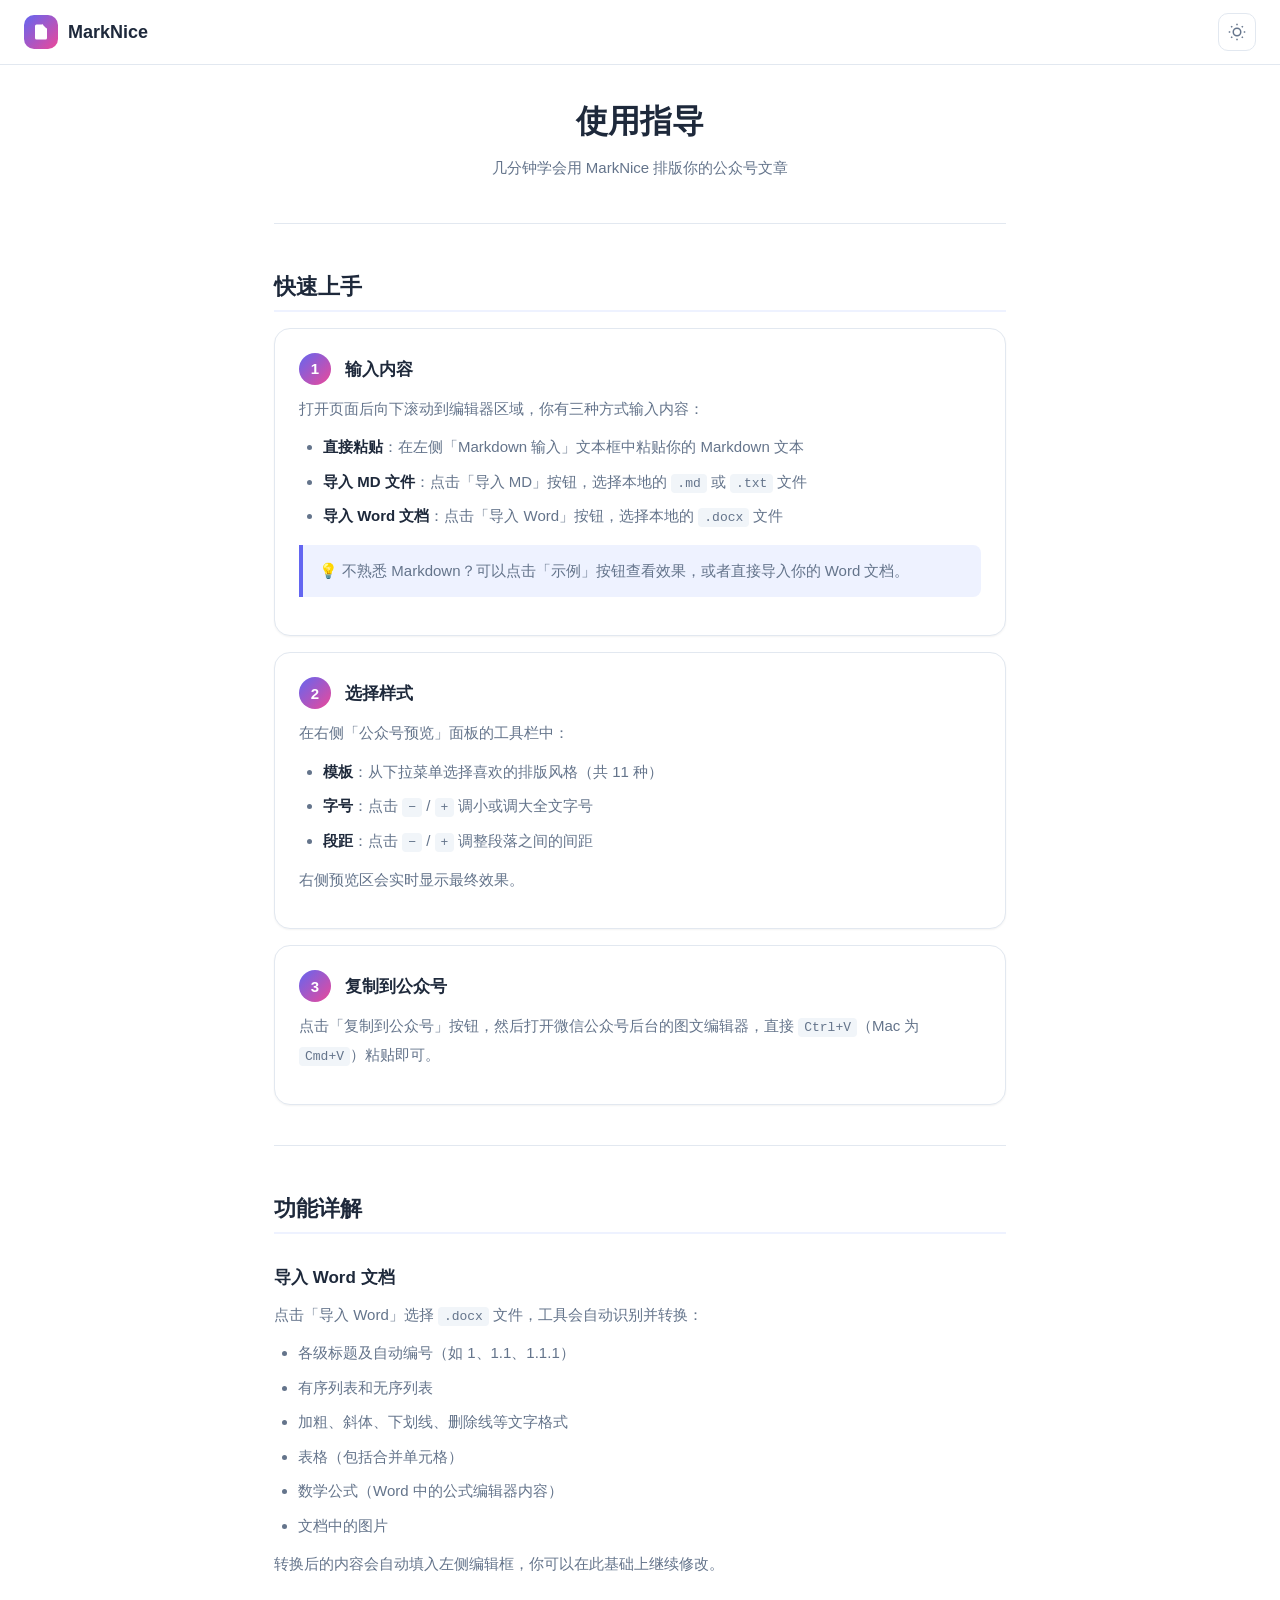
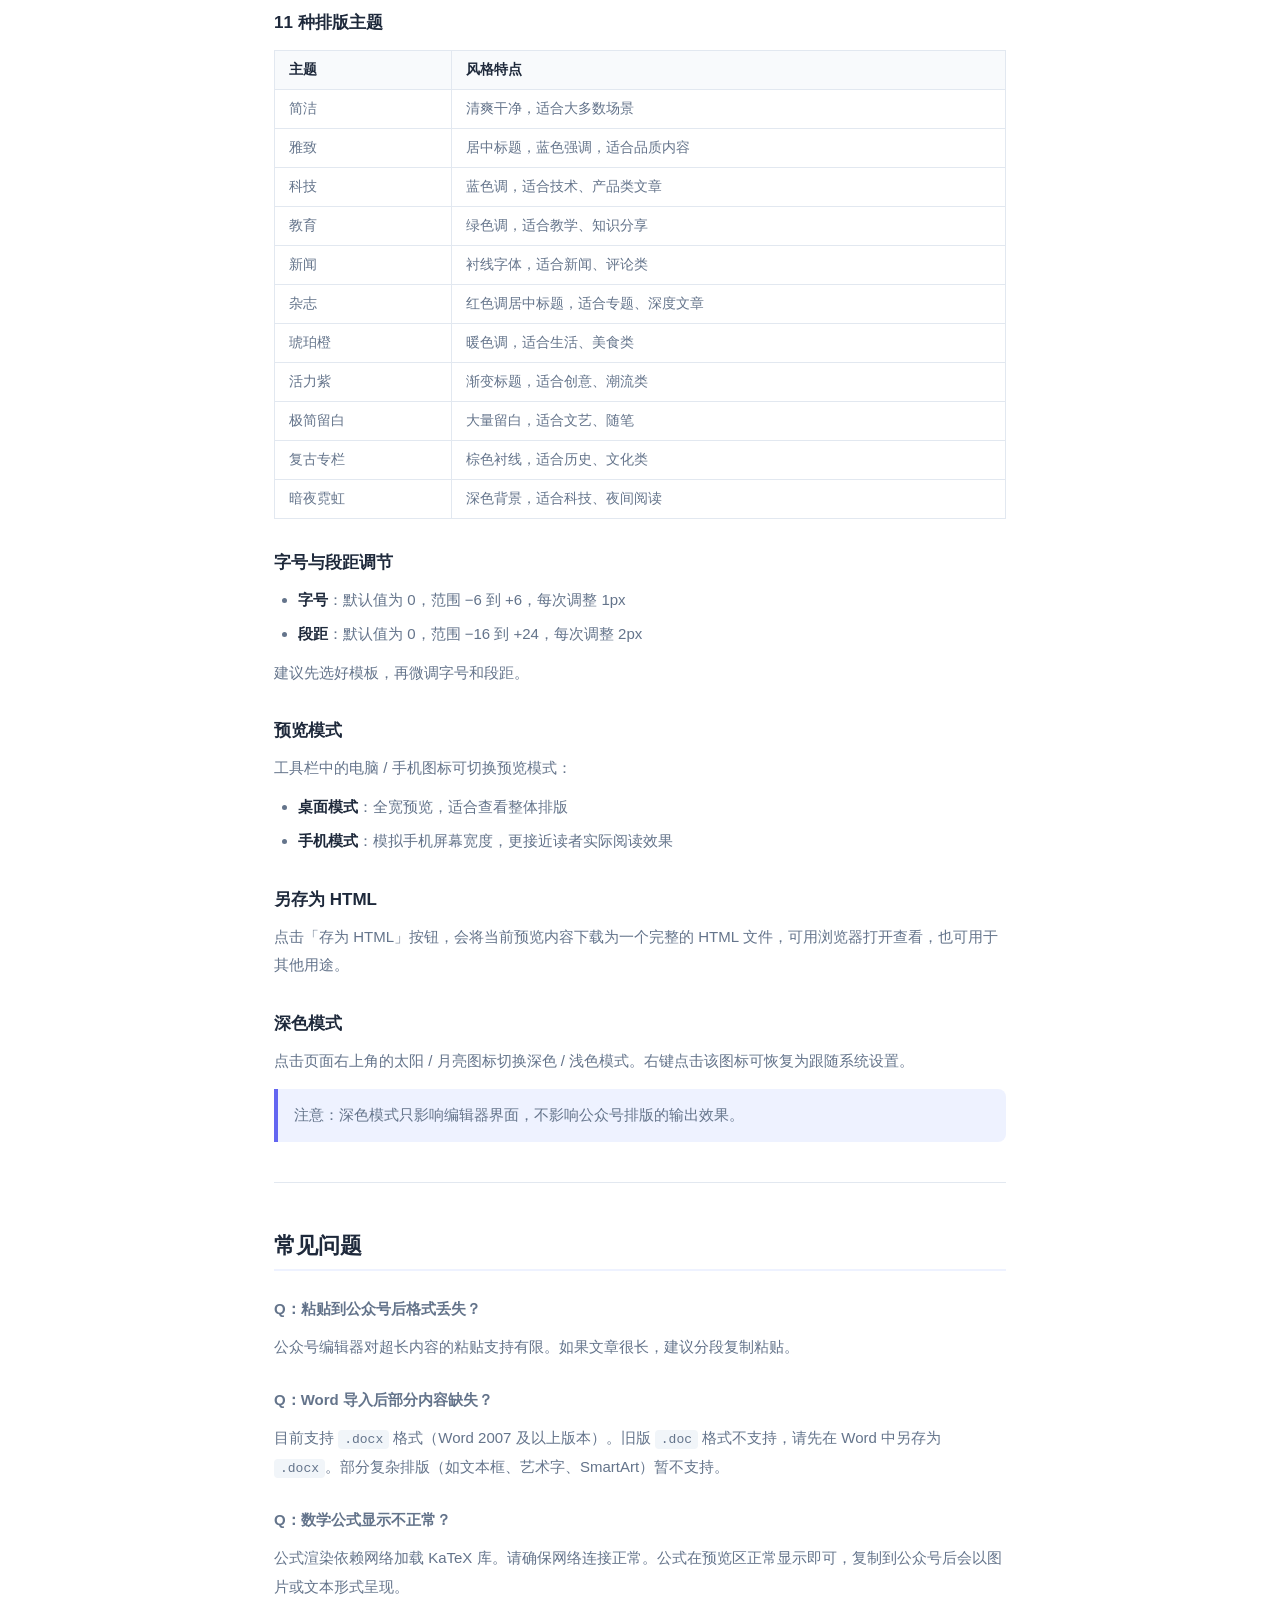
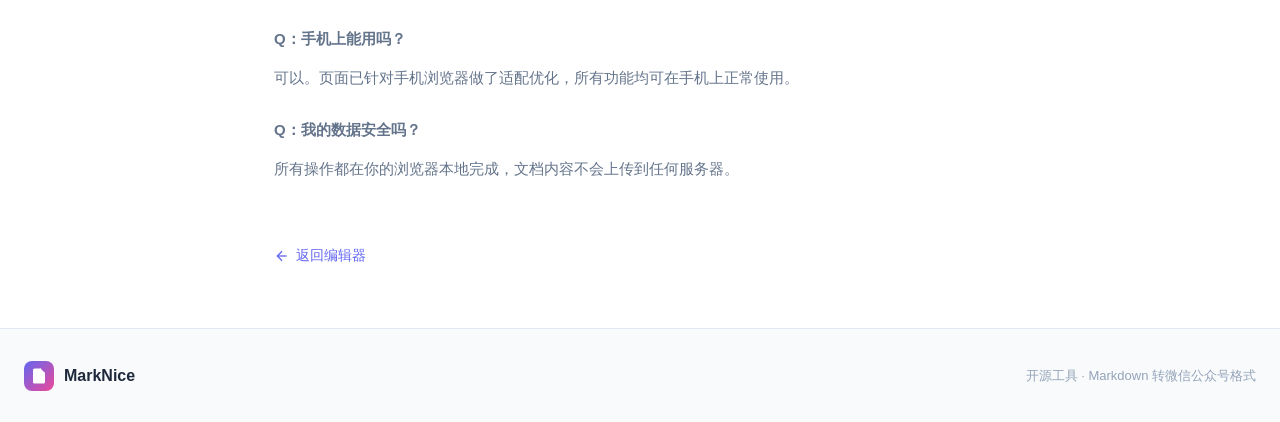
==== guide.html @ 0850f3aa "Add guide pages and update README and index" ====
<!doctype html>
<html lang="zh-CN">
<head>
  <meta charset="UTF-8" />
  <meta name="viewport" content="width=device-width, initial-scale=1.0" />
  <title>使用指导 | MarkNice</title>
  <link rel="stylesheet" href="./src/styles.css" />
  <style>
    .guide-section {
      padding: 100px 0 60px;
      background: var(--bg);
    }
    .guide-content {
      max-width: 780px;
      margin: 0 auto;
      padding: 0 24px;
    }
    .guide-content h1 {
      font-size: 32px;
      font-weight: 800;
      color: var(--text);
      margin-bottom: 8px;
      text-align: center;
    }
    .guide-subtitle {
      text-align: center;
      color: var(--text-secondary);
      font-size: 15px;
      margin-bottom: 40px;
    }
    .guide-content h2 {
      font-size: 22px;
      font-weight: 700;
      color: var(--text);
      margin: 48px 0 16px;
      padding-bottom: 8px;
      border-bottom: 2px solid var(--accent-light);
    }
    .guide-content h3 {
      font-size: 17px;
      font-weight: 700;
      color: var(--text);
      margin: 32px 0 12px;
    }
    .guide-content p {
      font-size: 15px;
      line-height: 1.9;
      color: var(--text-secondary);
      margin: 10px 0;
    }
    .guide-content ul, .guide-content ol {
      padding-left: 24px;
      margin: 10px 0;
    }
    .guide-content li {
      font-size: 15px;
      line-height: 1.9;
      color: var(--text-secondary);
      margin: 6px 0;
    }
    .guide-content strong {
      color: var(--text);
      font-weight: 600;
    }
    .guide-content code {
      background: var(--bg-muted);
      padding: 2px 6px;
      border-radius: 4px;
      font-size: 13px;
      font-family: Menlo, Consolas, monospace;
    }
    .guide-content hr {
      border: none;
      border-top: 1px solid var(--card-border);
      margin: 40px 0;
    }
    .guide-content blockquote {
      margin: 14px 0;
      padding: 12px 16px;
      border-left: 4px solid var(--accent);
      background: var(--accent-light);
      border-radius: 0 8px 8px 0;
      color: var(--text-secondary);
      font-size: 14px;
      line-height: 1.8;
    }
    .guide-content blockquote p { margin: 0; }
    .guide-table {
      width: 100%;
      border-collapse: collapse;
      margin: 16px 0;
      font-size: 14px;
    }
    .guide-table th, .guide-table td {
      border: 1px solid var(--card-border);
      padding: 10px 14px;
      text-align: left;
    }
    .guide-table th {
      background: var(--bg-soft);
      font-weight: 600;
      color: var(--text);
    }
    .guide-table td {
      color: var(--text-secondary);
    }
    .step-card {
      background: var(--card);
      border: 1px solid var(--card-border);
      border-radius: var(--radius);
      padding: 24px;
      margin: 16px 0;
      box-shadow: var(--shadow-sm);
    }
    .step-num {
      display: inline-flex;
      align-items: center;
      justify-content: center;
      width: 32px;
      height: 32px;
      background: linear-gradient(135deg, var(--gradient-from), var(--gradient-to));
      color: #fff;
      font-size: 15px;
      font-weight: 700;
      border-radius: 50%;
      margin-right: 10px;
      vertical-align: middle;
    }
    .step-title {
      font-size: 17px;
      font-weight: 700;
      color: var(--text);
      vertical-align: middle;
    }
    .faq-item { margin: 24px 0; }
    .faq-q {
      font-size: 15px;
      font-weight: 700;
      color: var(--text);
      margin-bottom: 6px;
    }
    .faq-a {
      font-size: 14px;
      line-height: 1.85;
      color: var(--text-secondary);
    }
    .back-link {
      display: inline-flex;
      align-items: center;
      gap: 6px;
      color: var(--accent);
      text-decoration: none;
      font-size: 14px;
      font-weight: 500;
      margin-top: 40px;
      transition: opacity 0.2s;
    }
    .back-link:hover { opacity: 0.8; }
    @media (max-width: 768px) {
      .guide-section { padding: 80px 0 40px; }
      .guide-content h1 { font-size: 24px; }
      .guide-content h2 { font-size: 19px; margin-top: 36px; }
      .guide-content { padding: 0 16px; }
      .step-card { padding: 18px; }
    }
  </style>
</head>
<body>
  <!-- Navbar -->
  <nav id="navbar" class="navbar">
    <div class="nav-inner">
      <a href="./index.html" class="logo">
        <div class="logo-icon">
          <svg viewBox="0 0 24 24" width="18" height="18" fill="currentColor">
            <path d="M14 2H6a2 2 0 0 0-2 2v16a2 2 0 0 0 2 2h12a2 2 0 0 0 2-2V8l-6-6z"/>
            <polyline points="14 2 14 8 20 8" fill="none" stroke="currentColor" stroke-width="1.5"/>
          </svg>
        </div>
        <span class="logo-text">MarkNice</span>
      </a>
      <div class="nav-actions">
        <button id="modeToggleBtn" class="nav-btn" title="切换主题">
          <svg id="sunIcon" viewBox="0 0 24 24" width="18" height="18" fill="none" stroke="currentColor" stroke-width="2">
            <circle cx="12" cy="12" r="5"/><line x1="12" y1="1" x2="12" y2="3"/><line x1="12" y1="21" x2="12" y2="23"/><line x1="4.22" y1="4.22" x2="5.64" y2="5.64"/><line x1="18.36" y1="18.36" x2="19.78" y2="19.78"/><line x1="1" y1="12" x2="3" y2="12"/><line x1="21" y1="12" x2="23" y2="12"/><line x1="4.22" y1="19.78" x2="5.64" y2="18.36"/><line x1="18.36" y1="5.64" x2="19.78" y2="4.22"/>
          </svg>
          <svg id="moonIcon" viewBox="0 0 24 24" width="18" height="18" fill="none" stroke="currentColor" stroke-width="2" style="display:none">
            <path d="M21 12.79A9 9 0 1 1 11.21 3 7 7 0 0 0 21 12.79z"/>
          </svg>
        </button>
      </div>
    </div>
  </nav>

  <section class="guide-section">
    <div class="guide-content">
      <h1>使用指导</h1>
      <p class="guide-subtitle">几分钟学会用 MarkNice 排版你的公众号文章</p>

      <hr />

      <h2>快速上手</h2>

      <div class="step-card">
        <span class="step-num">1</span>
        <span class="step-title">输入内容</span>
        <p>打开页面后向下滚动到编辑器区域，你有三种方式输入内容：</p>
        <ul>
          <li><strong>直接粘贴</strong>：在左侧「Markdown 输入」文本框中粘贴你的 Markdown 文本</li>
          <li><strong>导入 MD 文件</strong>：点击「导入 MD」按钮，选择本地的 <code>.md</code> 或 <code>.txt</code> 文件</li>
          <li><strong>导入 Word 文档</strong>：点击「导入 Word」按钮，选择本地的 <code>.docx</code> 文件</li>
        </ul>
        <blockquote><p>💡 不熟悉 Markdown？可以点击「示例」按钮查看效果，或者直接导入你的 Word 文档。</p></blockquote>
      </div>

      <div class="step-card">
        <span class="step-num">2</span>
        <span class="step-title">选择样式</span>
        <p>在右侧「公众号预览」面板的工具栏中：</p>
        <ul>
          <li><strong>模板</strong>：从下拉菜单选择喜欢的排版风格（共 11 种）</li>
          <li><strong>字号</strong>：点击 <code>−</code> / <code>+</code> 调小或调大全文字号</li>
          <li><strong>段距</strong>：点击 <code>−</code> / <code>+</code> 调整段落之间的间距</li>
        </ul>
        <p>右侧预览区会实时显示最终效果。</p>
      </div>

      <div class="step-card">
        <span class="step-num">3</span>
        <span class="step-title">复制到公众号</span>
        <p>点击「复制到公众号」按钮，然后打开微信公众号后台的图文编辑器，直接 <code>Ctrl+V</code>（Mac 为 <code>Cmd+V</code>）粘贴即可。</p>
      </div>

      <hr />

      <h2>功能详解</h2>

      <h3>导入 Word 文档</h3>
      <p>点击「导入 Word」选择 <code>.docx</code> 文件，工具会自动识别并转换：</p>
      <ul>
        <li>各级标题及自动编号（如 1、1.1、1.1.1）</li>
        <li>有序列表和无序列表</li>
        <li>加粗、斜体、下划线、删除线等文字格式</li>
        <li>表格（包括合并单元格）</li>
        <li>数学公式（Word 中的公式编辑器内容）</li>
        <li>文档中的图片</li>
      </ul>
      <p>转换后的内容会自动填入左侧编辑框，你可以在此基础上继续修改。</p>

      <h3>11 种排版主题</h3>
      <table class="guide-table">
        <thead>
          <tr><th>主题</th><th>风格特点</th></tr>
        </thead>
        <tbody>
          <tr><td>简洁</td><td>清爽干净，适合大多数场景</td></tr>
          <tr><td>雅致</td><td>居中标题，蓝色强调，适合品质内容</td></tr>
          <tr><td>科技</td><td>蓝色调，适合技术、产品类文章</td></tr>
          <tr><td>教育</td><td>绿色调，适合教学、知识分享</td></tr>
          <tr><td>新闻</td><td>衬线字体，适合新闻、评论类</td></tr>
          <tr><td>杂志</td><td>红色调居中标题，适合专题、深度文章</td></tr>
          <tr><td>琥珀橙</td><td>暖色调，适合生活、美食类</td></tr>
          <tr><td>活力紫</td><td>渐变标题，适合创意、潮流类</td></tr>
          <tr><td>极简留白</td><td>大量留白，适合文艺、随笔</td></tr>
          <tr><td>复古专栏</td><td>棕色衬线，适合历史、文化类</td></tr>
          <tr><td>暗夜霓虹</td><td>深色背景，适合科技、夜间阅读</td></tr>
        </tbody>
      </table>

      <h3>字号与段距调节</h3>
      <ul>
        <li><strong>字号</strong>：默认值为 0，范围 −6 到 +6，每次调整 1px</li>
        <li><strong>段距</strong>：默认值为 0，范围 −16 到 +24，每次调整 2px</li>
      </ul>
      <p>建议先选好模板，再微调字号和段距。</p>

      <h3>预览模式</h3>
      <p>工具栏中的电脑 / 手机图标可切换预览模式：</p>
      <ul>
        <li><strong>桌面模式</strong>：全宽预览，适合查看整体排版</li>
        <li><strong>手机模式</strong>：模拟手机屏幕宽度，更接近读者实际阅读效果</li>
      </ul>

      <h3>另存为 HTML</h3>
      <p>点击「存为 HTML」按钮，会将当前预览内容下载为一个完整的 HTML 文件，可用浏览器打开查看，也可用于其他用途。</p>

      <h3>深色模式</h3>
      <p>点击页面右上角的太阳 / 月亮图标切换深色 / 浅色模式。右键点击该图标可恢复为跟随系统设置。</p>
      <blockquote><p>注意：深色模式只影响编辑器界面，不影响公众号排版的输出效果。</p></blockquote>

      <hr />

      <h2>常见问题</h2>

      <div class="faq-item">
        <p class="faq-q">Q：粘贴到公众号后格式丢失？</p>
        <p class="faq-a">公众号编辑器对超长内容的粘贴支持有限。如果文章很长，建议分段复制粘贴。</p>
      </div>

      <div class="faq-item">
        <p class="faq-q">Q：Word 导入后部分内容缺失？</p>
        <p class="faq-a">目前支持 <code>.docx</code> 格式（Word 2007 及以上版本）。旧版 <code>.doc</code> 格式不支持，请先在 Word 中另存为 <code>.docx</code>。部分复杂排版（如文本框、艺术字、SmartArt）暂不支持。</p>
      </div>

      <div class="faq-item">
        <p class="faq-q">Q：数学公式显示不正常？</p>
        <p class="faq-a">公式渲染依赖网络加载 KaTeX 库。请确保网络连接正常。公式在预览区正常显示即可，复制到公众号后会以图片或文本形式呈现。</p>
      </div>

      <div class="faq-item">
        <p class="faq-q">Q：手机上能用吗？</p>
        <p class="faq-a">可以。页面已针对手机浏览器做了适配优化，所有功能均可在手机上正常使用。</p>
      </div>

      <div class="faq-item">
        <p class="faq-q">Q：我的数据安全吗？</p>
        <p class="faq-a">所有操作都在你的浏览器本地完成，文档内容不会上传到任何服务器。</p>
      </div>

      <a href="./index.html" class="back-link">
        <svg viewBox="0 0 24 24" width="16" height="16" fill="none" stroke="currentColor" stroke-width="2"><line x1="19" y1="12" x2="5" y2="12"/><polyline points="12 19 5 12 12 5"/></svg>
        返回编辑器
      </a>
    </div>
  </section>

  <!-- Footer -->
  <footer class="footer">
    <div class="container">
      <div class="footer-inner">
        <div class="footer-logo">
          <div class="logo-icon">
            <svg viewBox="0 0 24 24" width="18" height="18" fill="currentColor">
              <path d="M14 2H6a2 2 0 0 0-2 2v16a2 2 0 0 0 2 2h12a2 2 0 0 0 2-2V8l-6-6z"/>
              <polyline points="14 2 14 8 20 8" fill="none" stroke="currentColor" stroke-width="1.5"/>
            </svg>
          </div>
          <span class="logo-text">MarkNice</span>
        </div>
        <p class="footer-copy">开源工具 · Markdown 转微信公众号格式</p>
      </div>
    </div>
  </footer>

  <script>
    // Dark mode toggle (same logic as main page)
    const modeToggleBtn = document.getElementById('modeToggleBtn');
    const sunIcon = document.getElementById('sunIcon');
    const moonIcon = document.getElementById('moonIcon');
    function systemMode() { return window.matchMedia('(prefers-color-scheme: dark)').matches ? 'dark' : 'light'; }
    function updateModeUi(mode) {
      document.body.setAttribute('data-mode', mode);
      sunIcon.style.display = mode === 'dark' ? 'none' : 'block';
      moonIcon.style.display = mode === 'dark' ? 'block' : 'none';
    }
    const savedMode = localStorage.getItem('ui-mode');
    if (savedMode) updateModeUi(savedMode); else updateModeUi(systemMode());
    window.matchMedia('(prefers-color-scheme: dark)').addEventListener('change', () => {
      if (!localStorage.getItem('ui-mode')) updateModeUi(systemMode());
    });
    modeToggleBtn.addEventListener('click', () => {
      const cur = document.body.getAttribute('data-mode') || systemMode();
      const next = cur === 'light' ? 'dark' : 'light';
      updateModeUi(next);
      localStorage.setItem('ui-mode', next);
    });
    modeToggleBtn.addEventListener('contextmenu', (e) => {
      e.preventDefault();
      localStorage.removeItem('ui-mode');
      updateModeUi(systemMode());
    });
    // Navbar scroll
    const navbar = document.getElementById('navbar');
    window.addEventListener('scroll', () => { navbar.classList.toggle('scrolled', window.scrollY > 10); });
  </script>
</body>
</html>
---- src/styles.css ----
/* ===== CSS Variables ===== */
:root {
  --bg: #ffffff;
  --bg-soft: #f8fafc;
  --bg-muted: #f1f5f9;
  --card: #ffffff;
  --card-border: #e2e8f0;
  --text: #1e293b;
  --text-secondary: #64748b;
  --text-muted: #94a3b8;
  --accent: #6366f1;
  --accent-hover: #4f46e5;
  --accent-light: #eef2ff;
  --gradient-from: #6366f1;
  --gradient-to: #ec4899;
  --input-bg: #ffffff;
  --input-border: #e2e8f0;
  --input-focus: #6366f1;
  --shadow-sm: 0 1px 2px rgba(0,0,0,0.05);
  --shadow-md: 0 4px 6px -1px rgba(0,0,0,0.07), 0 2px 4px -2px rgba(0,0,0,0.05);
  --shadow-lg: 0 10px 15px -3px rgba(0,0,0,0.08), 0 4px 6px -4px rgba(0,0,0,0.05);
  --shadow-xl: 0 20px 25px -5px rgba(0,0,0,0.08), 0 8px 10px -6px rgba(0,0,0,0.04);
  --radius: 16px;
  --radius-sm: 10px;
}

body[data-mode='dark'] {
  --bg: #0f172a;
  --bg-soft: #1e293b;
  --bg-muted: #334155;
  --card: #1e293b;
  --card-border: #334155;
  --text: #f1f5f9;
  --text-secondary: #94a3b8;
  --text-muted: #64748b;
  --accent: #818cf8;
  --accent-hover: #6366f1;
  --accent-light: rgba(99,102,241,0.15);
  --input-bg: #0f172a;
  --input-border: #334155;
  --input-focus: #818cf8;
  --shadow-sm: 0 1px 2px rgba(0,0,0,0.2);
  --shadow-md: 0 4px 6px -1px rgba(0,0,0,0.3);
  --shadow-lg: 0 10px 15px -3px rgba(0,0,0,0.3);
  --shadow-xl: 0 20px 25px -5px rgba(0,0,0,0.4);
}

/* ===== Reset & Base ===== */
*, *::before, *::after { box-sizing: border-box; margin: 0; padding: 0; }

html { scroll-behavior: smooth; }

body {
  font-family: 'Inter', -apple-system, BlinkMacSystemFont, 'Segoe UI', 'PingFang SC', 'Microsoft YaHei', sans-serif;
  color: var(--text);
  background: var(--bg);
  -webkit-font-smoothing: antialiased;
  -moz-osx-font-smoothing: grayscale;
  transition: background 0.3s ease, color 0.3s ease;
}

.container {
  max-width: 1280px;
  margin: 0 auto;
  padding: 0 24px;
}

/* ===== Gradient Utilities ===== */
.gradient-text {
  background: linear-gradient(135deg, var(--gradient-from), var(--gradient-to));
  -webkit-background-clip: text;
  -webkit-text-fill-color: transparent;
  background-clip: text;
}

/* ===== Grid Pattern ===== */
.grid-pattern {
  position: absolute;
  inset: 0;
  background-image:
    linear-gradient(rgba(99,102,241,0.04) 1px, transparent 1px),
    linear-gradient(90deg, rgba(99,102,241,0.04) 1px, transparent 1px);
  background-size: 40px 40px;
  pointer-events: none;
}

/* ===== Navbar ===== */
.navbar {
  position: fixed;
  top: 0;
  left: 0;
  right: 0;
  z-index: 100;
  background: var(--bg);
  border-bottom: 1px solid var(--card-border);
  transition: background 0.3s, box-shadow 0.3s, border-color 0.3s;
}

.navbar.scrolled {
  background: rgba(255,255,255,0.95);
  backdrop-filter: blur(12px);
  -webkit-backdrop-filter: blur(12px);
  box-shadow: var(--shadow-sm);
}

body[data-mode='dark'] .navbar.scrolled {
  background: rgba(15,23,42,0.95);
}

.nav-inner {
  max-width: 1280px;
  margin: 0 auto;
  padding: 0 24px;
  display: flex;
  align-items: center;
  justify-content: space-between;
  height: 64px;
}

.logo {
  display: flex;
  align-items: center;
  gap: 10px;
  text-decoration: none;
  color: var(--text);
}

.logo-icon {
  width: 34px;
  height: 34px;
  background: linear-gradient(135deg, var(--gradient-from), var(--gradient-to));
  border-radius: 10px;
  display: flex;
  align-items: center;
  justify-content: center;
  color: #fff;
}

.logo-text {
  font-size: 18px;
  font-weight: 700;
  color: var(--text);
}

.nav-actions { display: flex; align-items: center; gap: 8px; }

.nav-btn {
  width: 38px;
  height: 38px;
  border: 1px solid var(--card-border);
  border-radius: var(--radius-sm);
  background: var(--card);
  color: var(--text-secondary);
  display: flex;
  align-items: center;
  justify-content: center;
  cursor: pointer;
  transition: all 0.2s;
}

.nav-btn:hover {
  border-color: var(--accent);
  color: var(--accent);
}

/* ===== Hero Section ===== */
.hero-section {
  position: relative;
  overflow: hidden;
  padding: 140px 24px 80px;
  text-align: center;
  background: var(--bg);
}

.hero-glow {
  position: absolute;
  top: -120px;
  right: -80px;
  width: 500px;
  height: 500px;
  background: radial-gradient(circle, rgba(99,102,241,0.08), transparent 70%);
  pointer-events: none;
}

.hero-inner {
  position: relative;
  max-width: 720px;
  margin: 0 auto;
}

.hero-badge {
  display: inline-block;
  padding: 6px 18px;
  background: var(--accent-light);
  color: var(--accent);
  font-size: 13px;
  font-weight: 600;
  border-radius: 100px;
  margin-bottom: 24px;
}

.hero-title {
  font-size: 42px;
  font-weight: 800;
  line-height: 1.3;
  color: var(--text);
  margin-bottom: 20px;
  letter-spacing: -0.5px;
}

.hero-desc {
  font-size: 17px;
  line-height: 1.8;
  color: var(--text-secondary);
  max-width: 600px;
  margin: 0 auto 32px;
}

.hero-cta {
  display: inline-flex;
  align-items: center;
  gap: 8px;
  padding: 14px 32px;
  background: linear-gradient(135deg, var(--gradient-from), var(--gradient-to));
  color: #fff;
  font-size: 15px;
  font-weight: 600;
  border-radius: 100px;
  text-decoration: none;
  transition: all 0.3s;
  box-shadow: 0 4px 14px rgba(99,102,241,0.3);
}

.hero-cta:hover {
  transform: translateY(-2px);
  box-shadow: 0 8px 24px rgba(99,102,241,0.35);
  opacity: 0.92;
}

.hero-cta svg {
  transition: transform 0.3s;
}

.hero-cta:hover svg {
  transform: translateX(4px);
}

/* ===== Features Section ===== */
.features-section {
  padding: 64px 0;
  background: var(--bg-soft);
}

.features-grid {
  display: grid;
  grid-template-columns: repeat(4, 1fr);
  gap: 20px;
}

.feature-card {
  background: var(--card);
  border-radius: var(--radius);
  padding: 28px 24px;
  box-shadow: var(--shadow-sm);
  transition: all 0.3s;
}

.feature-card:hover {
  transform: translateY(-4px);
  box-shadow: var(--shadow-md);
}

.feature-icon {
  width: 48px;
  height: 48px;
  background: linear-gradient(135deg, var(--gradient-from), var(--gradient-to));
  border-radius: 12px;
  display: flex;
  align-items: center;
  justify-content: center;
  color: #fff;
  margin-bottom: 18px;
  transition: transform 0.3s;
}

.feature-card:hover .feature-icon {
  transform: scale(1.08);
}

.feature-card h3 {
  font-size: 16px;
  font-weight: 700;
  color: var(--text);
  margin-bottom: 6px;
}

.feature-card p {
  font-size: 13px;
  color: var(--text-secondary);
  line-height: 1.6;
}

/* ===== Section Header ===== */
.section-header {
  text-align: center;
  margin-bottom: 40px;
}

.section-badge {
  display: inline-block;
  padding: 6px 18px;
  background: var(--accent-light);
  color: var(--accent);
  font-size: 13px;
  font-weight: 600;
  border-radius: 100px;
  margin-bottom: 16px;
}

.section-title {
  font-size: 30px;
  font-weight: 800;
  color: var(--text);
}

/* ===== Editor Section ===== */
.editor-section {
  padding: 80px 0;
  background: var(--bg);
}

.editor-grid {
  display: grid;
  grid-template-columns: 1fr 1fr;
  gap: 20px;
}

.editor-panel {
  background: var(--card);
  border: 1px solid var(--card-border);
  border-radius: var(--radius);
  display: flex;
  flex-direction: column;
  box-shadow: var(--shadow-md);
  overflow: hidden;
  min-height: 560px;
}

.panel-header {
  display: flex;
  align-items: center;
  gap: 8px;
  padding: 14px 18px;
  background: var(--bg-soft);
  border-bottom: 1px solid var(--card-border);
}

.panel-dot {
  width: 12px;
  height: 12px;
  border-radius: 50%;
}

.panel-dot.red { background: #ef4444; }
.panel-dot.yellow { background: #f59e0b; }
.panel-dot.green { background: #22c55e; }

.panel-title {
  font-size: 13px;
  font-weight: 600;
  color: var(--text-secondary);
  margin-left: 6px;
}

.panel-toolbar {
  display: flex;
  align-items: center;
  gap: 8px;
  padding: 12px 18px;
  flex-wrap: wrap;
  border-bottom: 1px solid var(--card-border);
}

.toolbar-label {
  font-size: 12px;
  color: var(--text-muted);
  font-weight: 500;
}

.toolbar-select {
  padding: 6px 4px;
  border: 1px solid var(--input-border);
  border-radius: 8px;
  background: var(--input-bg);
  color: var(--text);
  font-size: 12px;
  outline: none;
  cursor: pointer;
  transition: border-color 0.2s;
  max-width: 80px;
}

.toolbar-select:hover,
.toolbar-select:focus {
  border-color: var(--accent);
}

.toolbar-btn {
  padding: 6px 14px;
  border: 1px solid var(--input-border);
  border-radius: 8px;
  background: var(--input-bg);
  color: var(--text);
  font-size: 12px;
  font-weight: 500;
  cursor: pointer;
  transition: all 0.2s;
}

.toolbar-btn:hover {
  border-color: var(--accent);
  color: var(--accent);
}

.file-upload-btn {
  display: inline-flex;
  align-items: center;
  gap: 6px;
  padding: 6px 14px;
  border: 1px solid var(--input-border);
  border-radius: 8px;
  background: var(--input-bg);
  color: var(--text);
  font-size: 12px;
  font-weight: 500;
  cursor: pointer;
  transition: all 0.2s;
}

.file-upload-btn:hover {
  border-color: var(--accent);
  color: var(--accent);
}

.copy-btn {
  display: inline-flex;
  align-items: center;
  gap: 6px;
  padding: 6px 16px;
  background: linear-gradient(135deg, var(--gradient-from), var(--gradient-to));
  color: #fff;
  border: none;
  border-radius: 8px;
  font-size: 12px;
  font-weight: 600;
  cursor: pointer;
  transition: all 0.2s;
  white-space: nowrap;
}

.copy-btn:hover {
  opacity: 0.9;
  transform: translateY(-1px);
}

.status-text {
  margin-left: auto;
  font-size: 12px;
  color: #22c55e;
  font-weight: 500;
}

/* ===== Font Size Control ===== */
.font-size-ctrl {
  display: inline-flex;
  align-items: center;
  border: 1px solid var(--input-border);
  border-radius: 8px;
  overflow: hidden;
}

.font-size-btn {
  width: 28px;
  height: 28px;
  border: none;
  background: var(--input-bg);
  color: var(--text);
  font-size: 15px;
  font-weight: 600;
  cursor: pointer;
  display: flex;
  align-items: center;
  justify-content: center;
  transition: all 0.15s;
  line-height: 1;
}

.font-size-btn:hover {
  background: var(--accent);
  color: #fff;
}

.font-size-label {
  width: 28px;
  text-align: center;
  font-size: 12px;
  font-weight: 600;
  color: var(--text);
  border-left: 1px solid var(--input-border);
  border-right: 1px solid var(--input-border);
  line-height: 28px;
}

/* ===== Textarea & Preview ===== */
textarea {
  width: 100%;
  flex: 1;
  min-height: 460px;
  resize: vertical;
  background: var(--input-bg);
  color: var(--text);
  border: none;
  padding: 18px;
  font-size: 14px;
  line-height: 1.75;
  font-family: 'SF Mono', 'Fira Code', Menlo, Consolas, monospace;
  outline: none;
}

textarea::placeholder {
  color: var(--text-muted);
}

.help-text {
  padding: 10px 18px;
  font-size: 12px;
  color: var(--text-muted);
  border-top: 1px solid var(--card-border);
}

/* ===== Preview Mode Toggle ===== */
.preview-mode-toggle {
  display: inline-flex;
  border: 1px solid var(--input-border);
  border-radius: 8px;
  overflow: hidden;
}

.mode-btn {
  width: 32px;
  height: 30px;
  border: none;
  background: var(--input-bg);
  color: var(--text-muted);
  display: flex;
  align-items: center;
  justify-content: center;
  cursor: pointer;
  transition: all 0.2s;
}

.mode-btn + .mode-btn {
  border-left: 1px solid var(--input-border);
}

.mode-btn:hover {
  color: var(--accent);
}

.mode-btn.active {
  background: var(--accent);
  color: #fff;
}

/* ===== Preview Container ===== */
.preview-container {
  flex: 1;
  display: flex;
  justify-content: center;
  overflow: auto;
  background: var(--bg-soft);
  transition: all 0.3s ease;
  position: relative;
}

/* Desktop mode: preview-area fills the container */
.preview-container:not(.phone-mode) .preview-area {
  flex: 1;
  min-height: 460px;
  overflow: auto;
  background: #fff;
  color: #222;
  padding: 24px;
}

/* Phone mode */
.preview-container.phone-mode {
  padding: 32px 16px;
  align-items: flex-start;
  background: var(--bg-muted);
}

.preview-container.phone-mode .preview-area {
  flex: none;
  width: 375px;
  min-height: 600px;
  max-height: 720px;
  border-radius: 40px;
  border: 6px solid #1e293b;
  box-shadow:
    0 0 0 2px #0f172a,
    0 20px 60px rgba(0,0,0,0.18);
  padding: 48px 18px 36px;
  position: relative;
  overflow-y: auto;
  overflow-x: hidden;
  background: #fff;
  color: #222;
}

body[data-mode='dark'] .preview-container.phone-mode .preview-area {
  border-color: #64748b;
  box-shadow:
    0 0 0 2px #475569,
    0 20px 60px rgba(0,0,0,0.5);
}

/* Phone notch (dynamic island style) */
.preview-container.phone-mode .preview-area::before {
  content: '';
  position: absolute;
  top: 12px;
  left: 50%;
  transform: translateX(-50%);
  width: 90px;
  height: 24px;
  background: #1e293b;
  border-radius: 14px;
  z-index: 10;
}

body[data-mode='dark'] .preview-container.phone-mode .preview-area::before {
  background: #64748b;
}

/* ===== Footer ===== */
.footer {
  background: var(--bg-soft);
  border-top: 1px solid var(--card-border);
  padding: 32px 0;
}

.footer-inner {
  display: flex;
  align-items: center;
  justify-content: space-between;
}

.footer-logo {
  display: flex;
  align-items: center;
  gap: 10px;
}

.footer-logo .logo-icon {
  width: 30px;
  height: 30px;
  border-radius: 8px;
}

.footer-logo .logo-text {
  font-size: 16px;
}

.footer-copy {
  font-size: 13px;
  color: var(--text-muted);
}

/* ===== Scrollbar ===== */
::-webkit-scrollbar { width: 8px; height: 8px; }
::-webkit-scrollbar-track { background: var(--bg-soft); }
::-webkit-scrollbar-thumb { background: var(--text-muted); border-radius: 4px; }
::-webkit-scrollbar-thumb:hover { background: var(--text-secondary); }

/* ===== Responsive ===== */
@media (max-width: 1024px) {
  .features-grid {
    grid-template-columns: repeat(2, 1fr);
  }
}

@media (max-width: 768px) {
  .hero-title {
    font-size: 28px;
  }

  .hero-desc {
    font-size: 15px;
  }

  .hero-section {
    padding: 120px 20px 60px;
  }

  .features-grid {
    grid-template-columns: 1fr;
  }

  .editor-grid {
    grid-template-columns: 1fr;
  }

  .editor-panel {
    min-height: auto;
  }

  textarea {
    min-height: 260px;
  }

  .footer-inner {
    flex-direction: column;
    gap: 12px;
    text-align: center;
  }

  .panel-toolbar {
    gap: 6px;
    padding: 10px 12px;
  }

  .copy-btn {
    margin-left: 0;
    width: 100%;
    justify-content: center;
    margin-top: 4px;
  }

  .status-text {
    margin-left: 0;
    width: 100%;
  }

  /* Hide phone preview toggle on mobile — already on phone */
  .preview-mode-toggle {
    display: none;
  }

  /* Force desktop preview mode on mobile (no phone frame) */
  .preview-container.phone-mode {
    padding: 0;
    background: var(--bg-soft);
  }

  .preview-container.phone-mode .preview-area {
    width: 100%;
    min-height: 300px;
    max-height: none;
    border-radius: 0;
    border: none;
    box-shadow: none;
    padding: 16px;
  }

  .preview-container.phone-mode .preview-area::before {
    display: none;
  }

  /* Simplify hero on mobile */
  .hero-glow {
    display: none;
  }

  .grid-pattern {
    display: none;
  }

  /* Navbar compact */
  .nav-inner {
    padding: 0 16px;
    height: 56px;
  }

  .logo-text {
    font-size: 16px;
  }

  .container {
    padding: 0 12px;
  }

  /* Editor section tighter */
  .editor-section {
    padding: 40px 0;
  }

  .section-title {
    font-size: 22px;
  }

  .section-header {
    margin-bottom: 24px;
  }

  /* Toolbar items wrap nicely */
  .toolbar-label {
    font-size: 11px;
  }

  .toolbar-btn,
  .file-upload-btn {
    padding: 6px 10px;
    font-size: 11px;
  }

  .toolbar-select {
    font-size: 11px;
    max-width: 70px;
  }

  /* Preview area */
  .preview-container:not(.phone-mode) .preview-area {
    min-height: 300px;
    padding: 16px;
  }

  /* Phone preview mode: scale down to fit */
  .preview-container.phone-mode {
    padding: 16px 8px;
  }

  .preview-container.phone-mode .preview-area {
    width: 320px;
    min-height: 480px;
    max-height: 560px;
    border-radius: 32px;
    padding: 40px 14px 28px;
  }

  /* Features compact */
  .features-section {
    padding: 40px 0;
  }

  .feature-card {
    padding: 20px 18px;
  }

  /* Hero compact */
  .hero-section {
    padding: 100px 16px 48px;
  }

  .hero-badge {
    font-size: 12px;
    padding: 5px 14px;
    margin-bottom: 16px;
  }

  .hero-cta {
    padding: 12px 28px;
    font-size: 14px;
  }
}

/* Extra small screens (phones < 400px) */
@media (max-width: 400px) {
  .hero-title {
    font-size: 24px;
  }

  .hero-desc {
    font-size: 14px;
  }

  .panel-toolbar {
    padding: 8px 10px;
    gap: 4px;
  }

  .toolbar-btn,
  .file-upload-btn {
    padding: 5px 8px;
    font-size: 11px;
  }

  /* Stack font-size and spacing controls */
  .font-size-ctrl {
    border-radius: 6px;
  }

  .font-size-btn {
    width: 26px;
    height: 26px;
    font-size: 14px;
  }

  .font-size-label {
    width: 24px;
    font-size: 11px;
    line-height: 26px;
  }

  .preview-mode-toggle {
    border-radius: 6px;
  }

  .mode-btn {
    width: 28px;
    height: 26px;
  }

  .preview-container.phone-mode .preview-area {
    width: 280px;
    min-height: 420px;
    max-height: 500px;
  }
}

/* Touch-friendly: larger tap targets on mobile */
@media (hover: none) and (pointer: coarse) {
  .toolbar-btn,
  .file-upload-btn {
    min-height: 36px;
    padding: 8px 12px;
  }

  .font-size-btn {
    width: 34px;
    height: 34px;
  }

  .font-size-label {
    width: 32px;
    line-height: 34px;
  }

  .mode-btn {
    width: 36px;
    height: 34px;
  }

  .nav-btn {
    width: 42px;
    height: 42px;
  }

  .copy-btn {
    min-height: 40px;
    font-size: 13px;
  }

  .toolbar-select {
    min-height: 36px;
    padding: 6px 8px;
  }
}
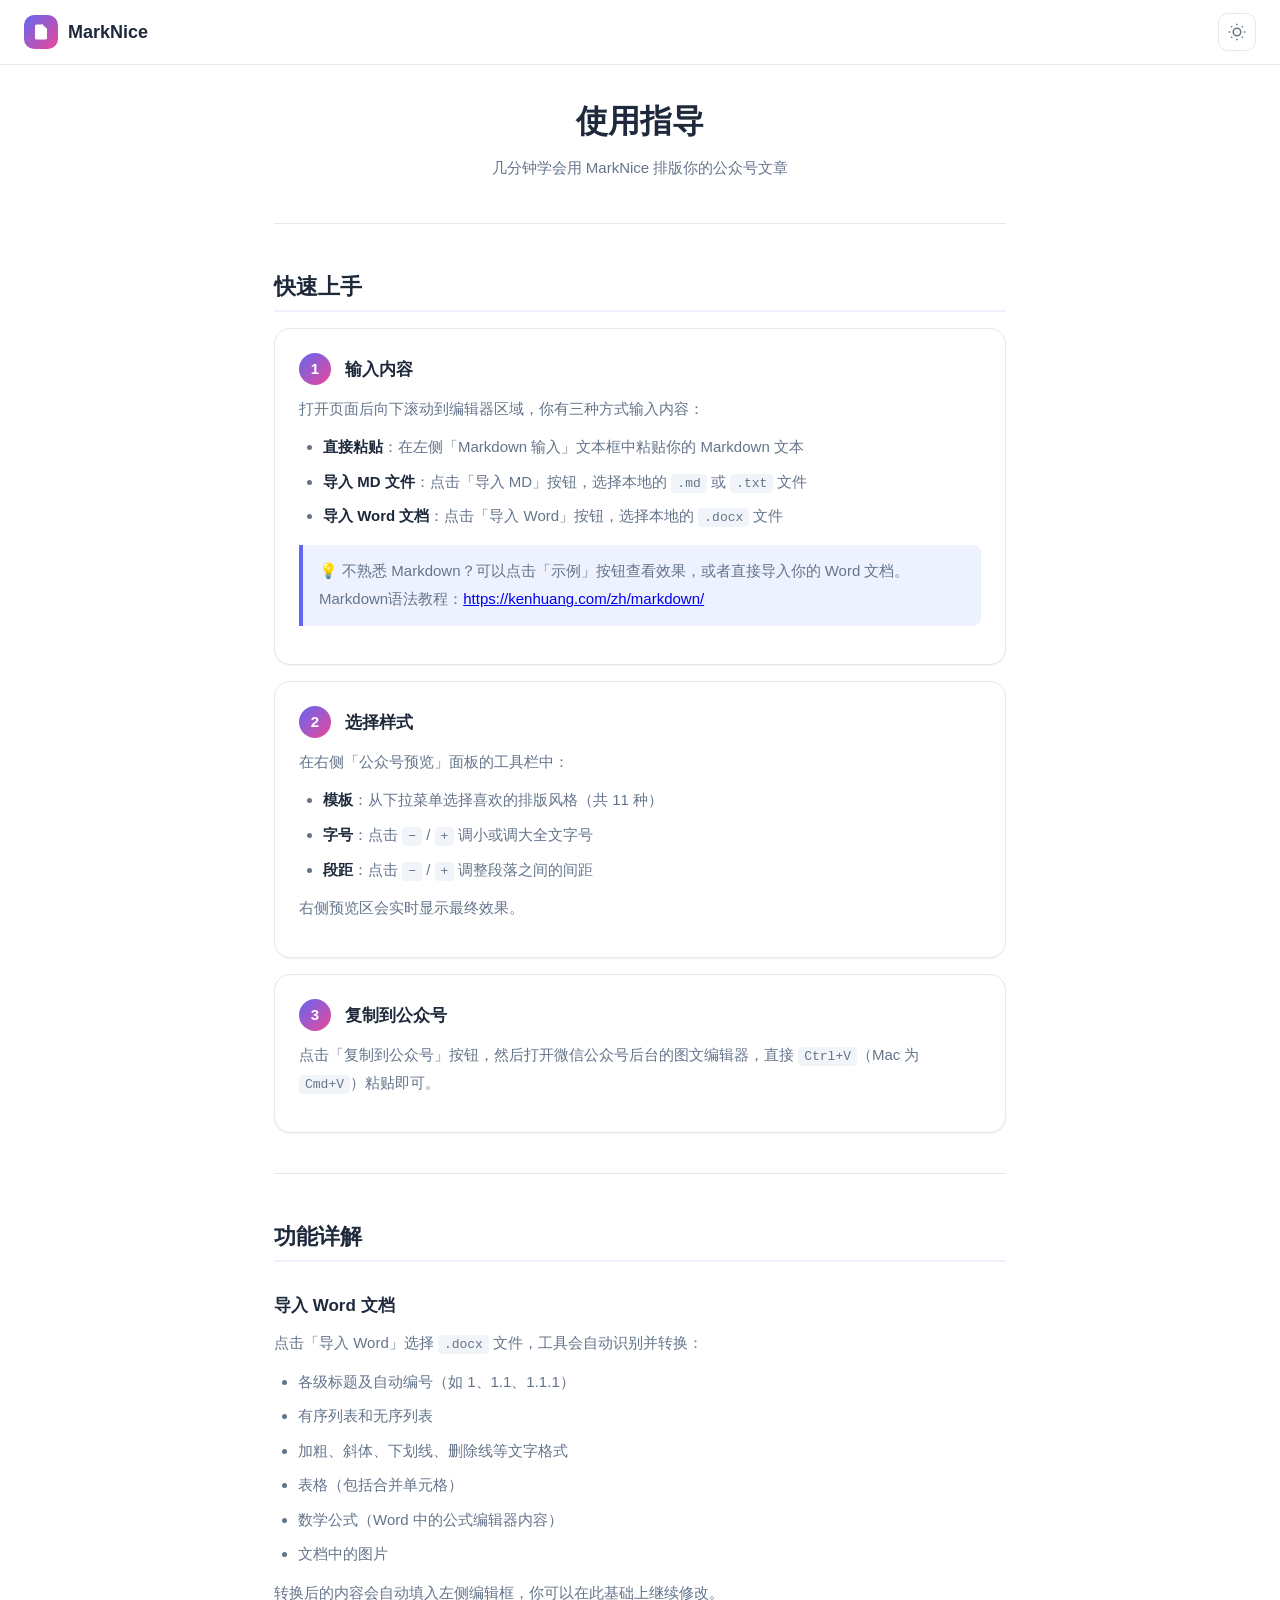
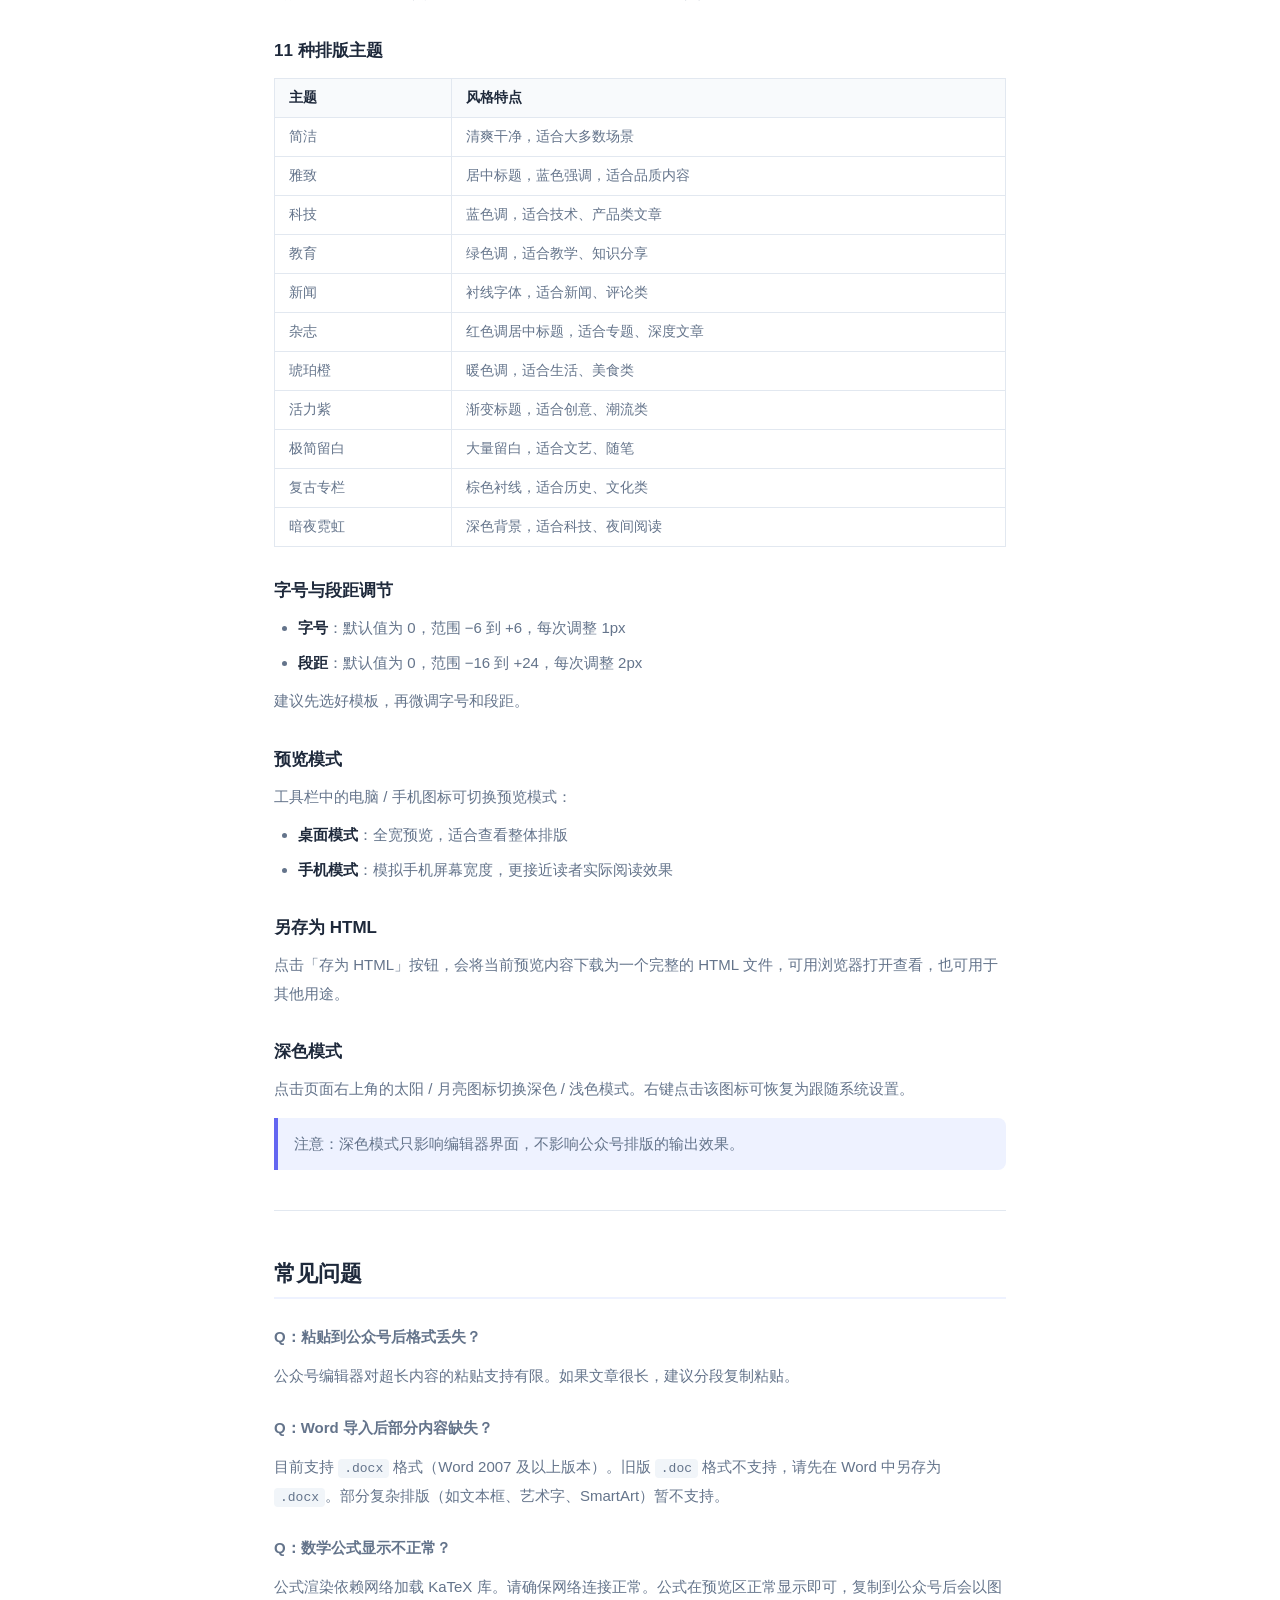
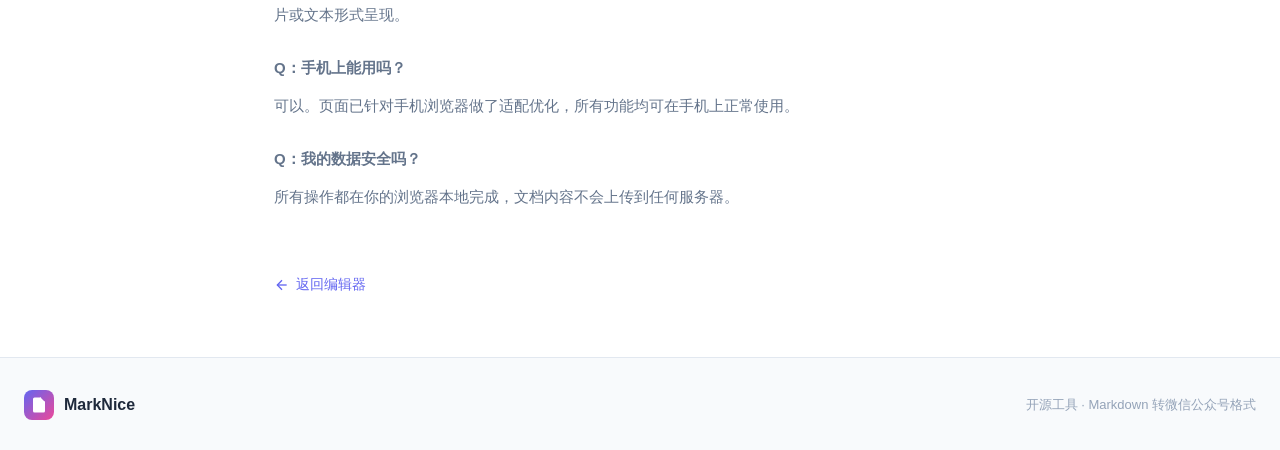
==== commit 164cd03c: "Update GUIDE.md and guide.html" ====
--- a/guide.html
+++ b/guide.html
@@ -209,7 +209,7 @@
           <li><strong>导入 MD 文件</strong>：点击「导入 MD」按钮，选择本地的 <code>.md</code> 或 <code>.txt</code> 文件</li>
           <li><strong>导入 Word 文档</strong>：点击「导入 Word」按钮，选择本地的 <code>.docx</code> 文件</li>
         </ul>
-        <blockquote><p>💡 不熟悉 Markdown？可以点击「示例」按钮查看效果，或者直接导入你的 Word 文档。</p></blockquote>
+        <blockquote><p>💡 不熟悉 Markdown？可以点击「示例」按钮查看效果，或者直接导入你的 Word 文档。<br/> Markdown语法教程：<a href="https://kenhuang.com/zh/markdown/">https://kenhuang.com/zh/markdown/ </a></p></blockquote>
       </div>
 
       <div class="step-card">
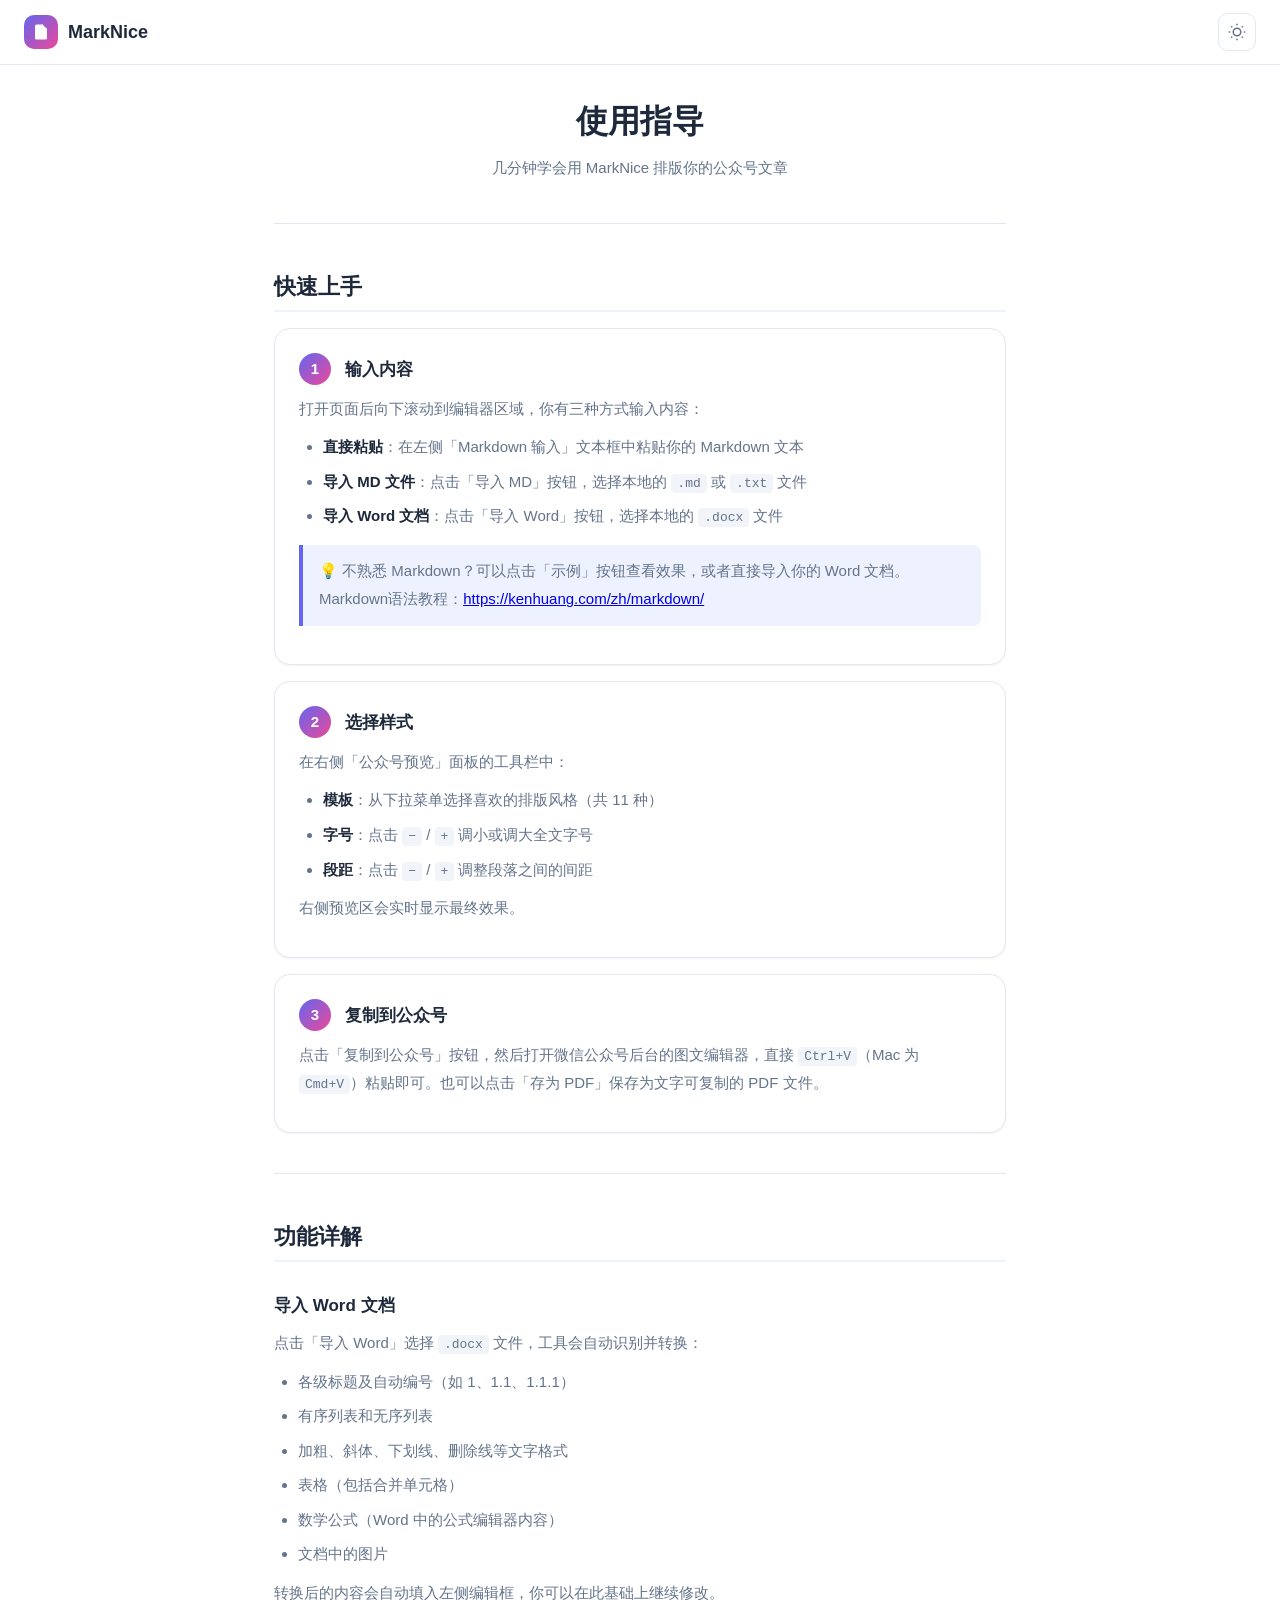
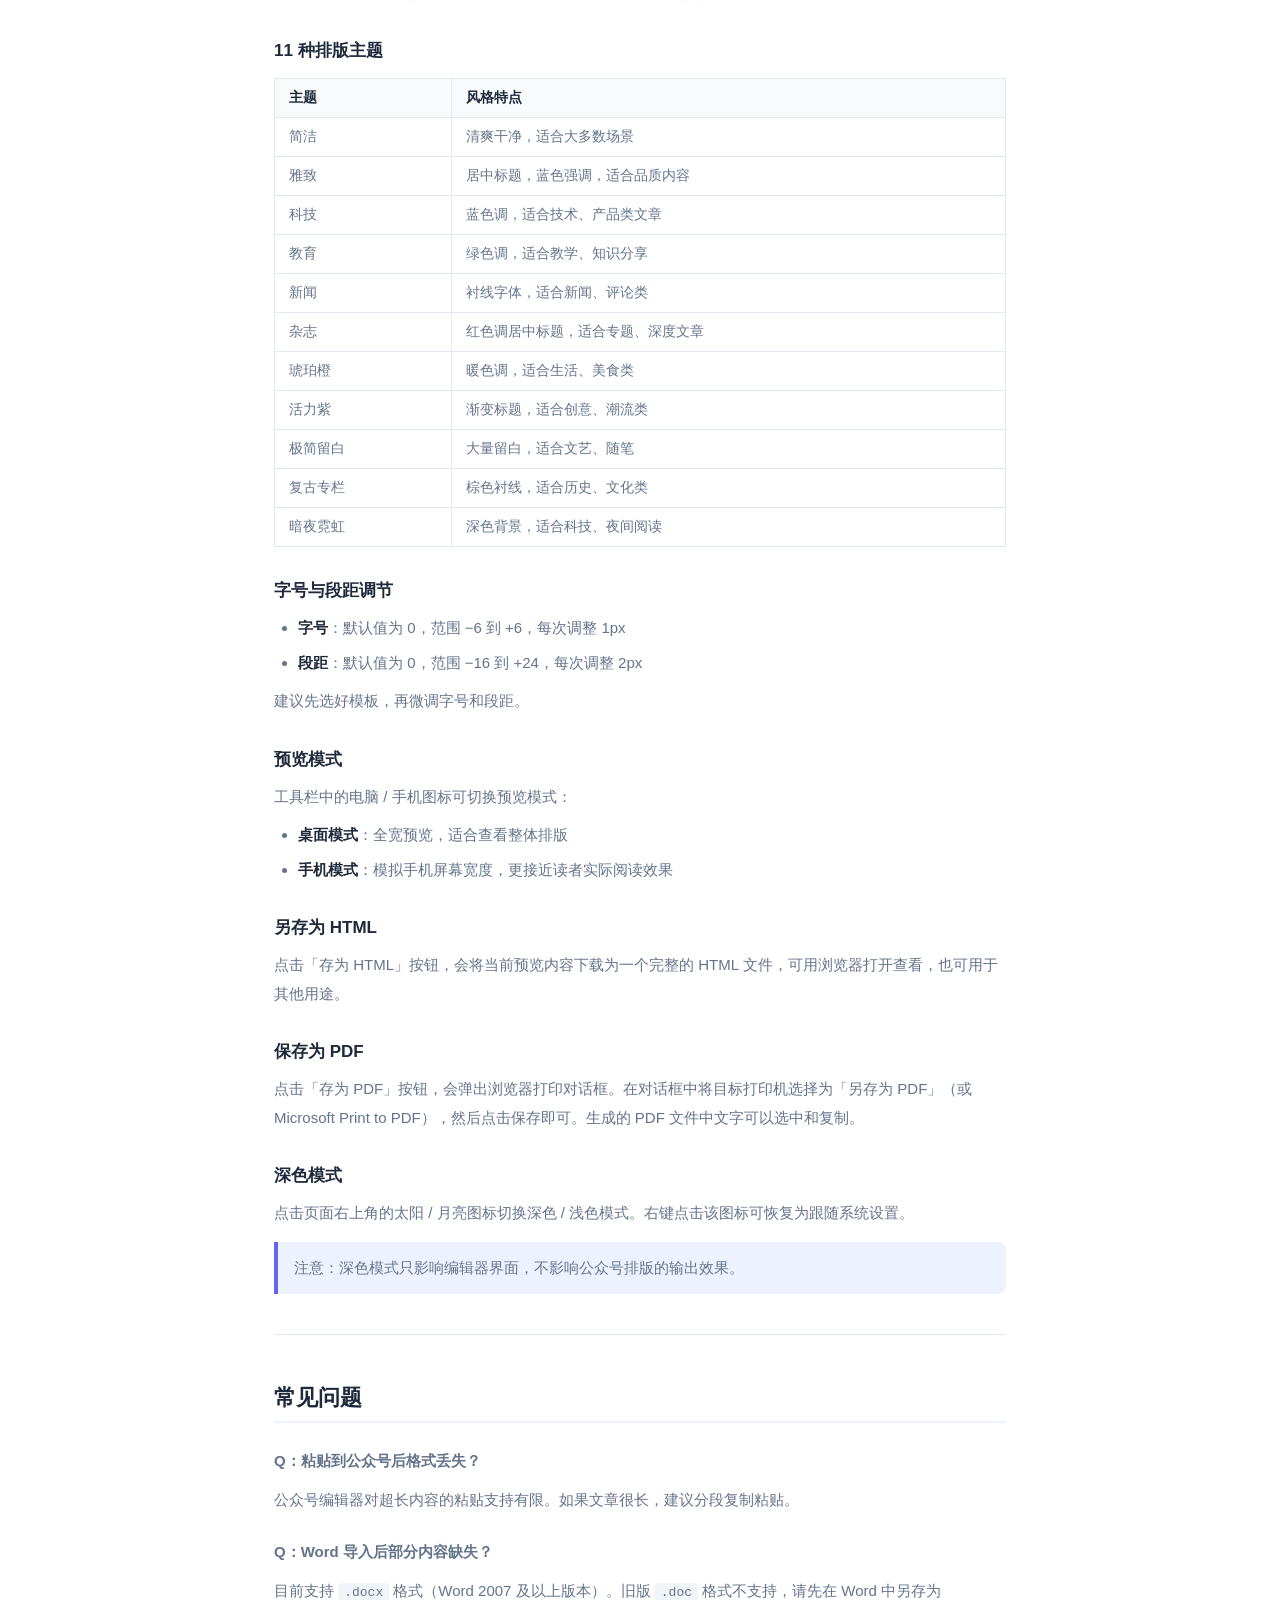
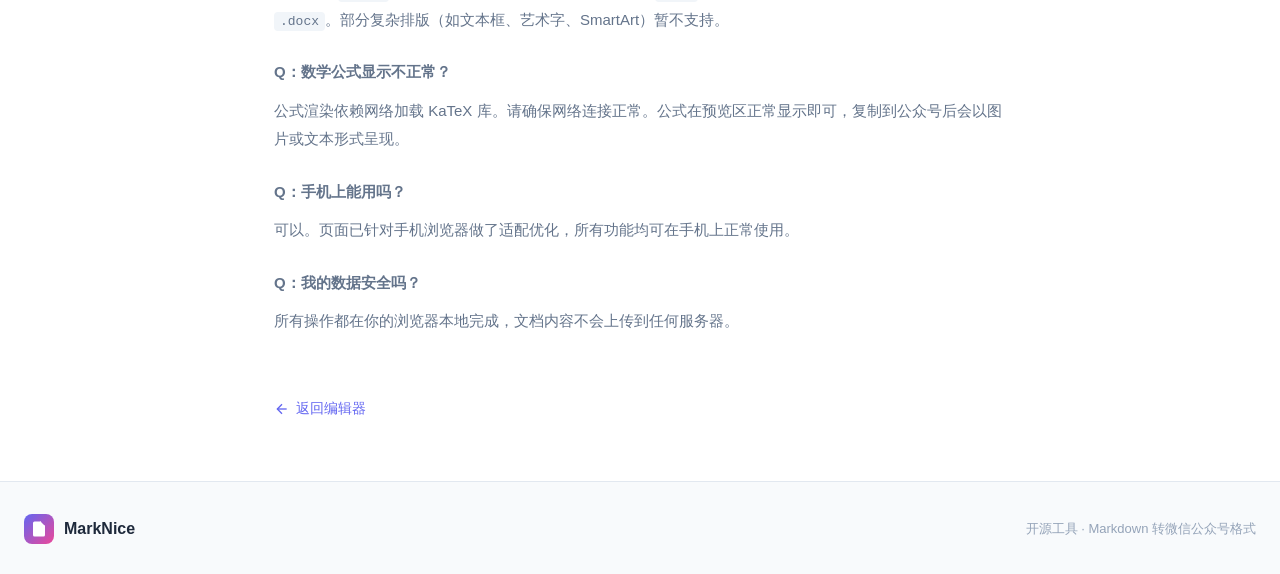
==== commit ae6dd0a3: "Add save as PDF feature with Chinese text support" ====
--- a/guide.html
+++ b/guide.html
@@ -227,7 +227,7 @@
       <div class="step-card">
         <span class="step-num">3</span>
         <span class="step-title">复制到公众号</span>
-        <p>点击「复制到公众号」按钮，然后打开微信公众号后台的图文编辑器，直接 <code>Ctrl+V</code>（Mac 为 <code>Cmd+V</code>）粘贴即可。</p>
+        <p>点击「复制到公众号」按钮，然后打开微信公众号后台的图文编辑器，直接 <code>Ctrl+V</code>（Mac 为 <code>Cmd+V</code>）粘贴即可。也可以点击「存为 PDF」保存为文字可复制的 PDF 文件。</p>
       </div>
 
       <hr />
@@ -282,6 +282,9 @@
 
       <h3>另存为 HTML</h3>
       <p>点击「存为 HTML」按钮，会将当前预览内容下载为一个完整的 HTML 文件，可用浏览器打开查看，也可用于其他用途。</p>
+
+      <h3>保存为 PDF</h3>
+      <p>点击「存为 PDF」按钮，会弹出浏览器打印对话框。在对话框中将目标打印机选择为「另存为 PDF」（或 Microsoft Print to PDF），然后点击保存即可。生成的 PDF 文件中文字可以选中和复制。</p>
 
       <h3>深色模式</h3>
       <p>点击页面右上角的太阳 / 月亮图标切换深色 / 浅色模式。右键点击该图标可恢复为跟随系统设置。</p>
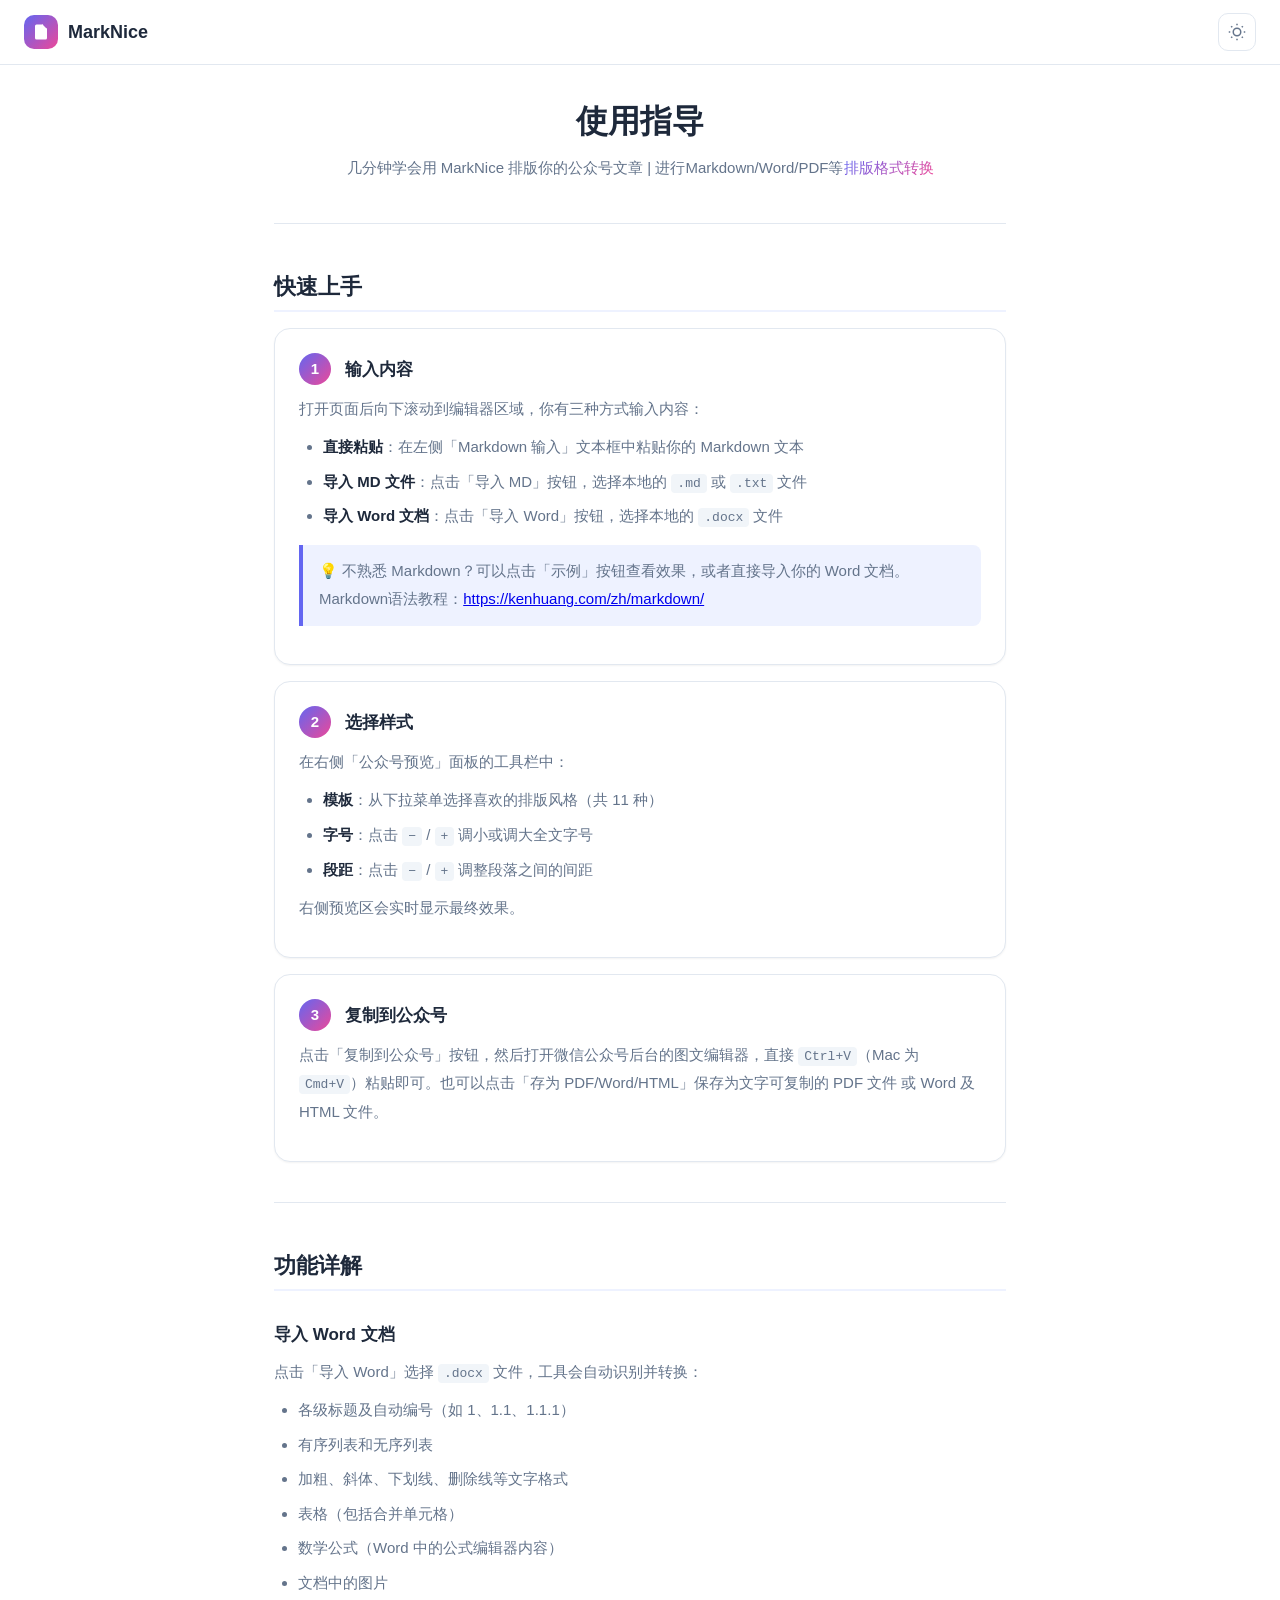
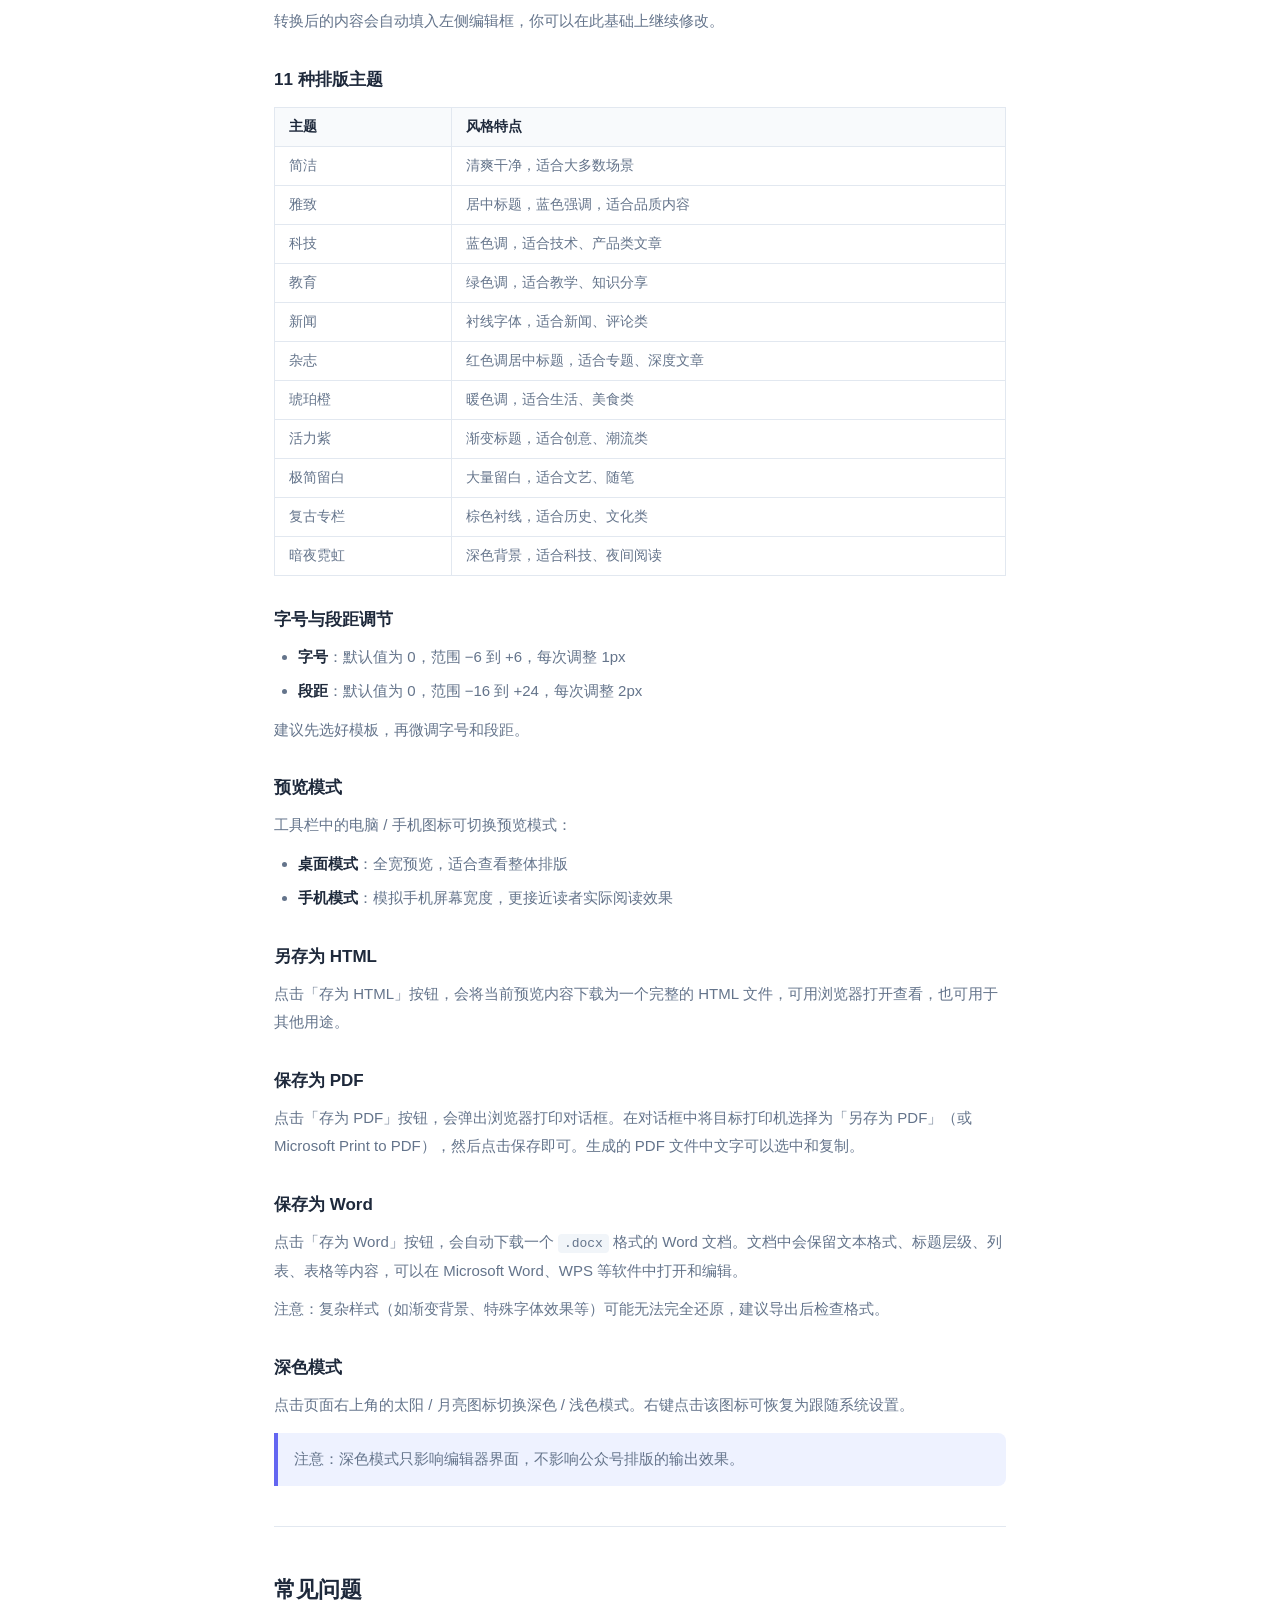
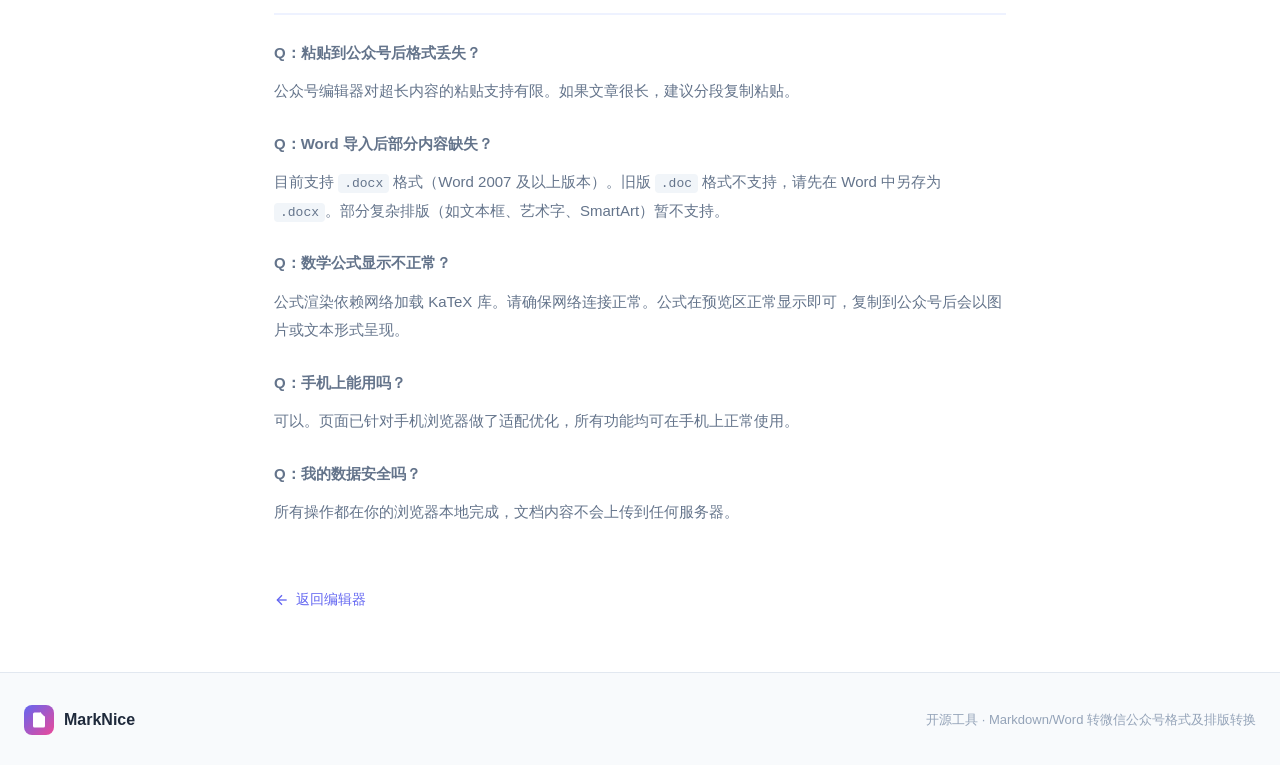
==== commit 9416c4c7: "Update docs and pages for Word export feature" ====
--- a/guide.html
+++ b/guide.html
@@ -194,7 +194,7 @@
   <section class="guide-section">
     <div class="guide-content">
       <h1>使用指导</h1>
-      <p class="guide-subtitle">几分钟学会用 MarkNice 排版你的公众号文章</p>
+      <p class="guide-subtitle">几分钟学会用 MarkNice 排版你的公众号文章 | 进行Markdown/Word/PDF等<span class="gradient-text">排版格式转换</span></p>
 
       <hr />
 
@@ -227,7 +227,7 @@
       <div class="step-card">
         <span class="step-num">3</span>
         <span class="step-title">复制到公众号</span>
-        <p>点击「复制到公众号」按钮，然后打开微信公众号后台的图文编辑器，直接 <code>Ctrl+V</code>（Mac 为 <code>Cmd+V</code>）粘贴即可。也可以点击「存为 PDF」保存为文字可复制的 PDF 文件。</p>
+        <p>点击「复制到公众号」按钮，然后打开微信公众号后台的图文编辑器，直接 <code>Ctrl+V</code>（Mac 为 <code>Cmd+V</code>）粘贴即可。也可以点击「存为 PDF/Word/HTML」保存为文字可复制的 PDF 文件 或 Word 及 HTML 文件。</p>
       </div>
 
       <hr />
@@ -286,6 +286,10 @@
       <h3>保存为 PDF</h3>
       <p>点击「存为 PDF」按钮，会弹出浏览器打印对话框。在对话框中将目标打印机选择为「另存为 PDF」（或 Microsoft Print to PDF），然后点击保存即可。生成的 PDF 文件中文字可以选中和复制。</p>
 
+      <h3>保存为 Word</h3>
+      <p>点击「存为 Word」按钮，会自动下载一个 <code>.docx</code> 格式的 Word 文档。文档中会保留文本格式、标题层级、列表、表格等内容，可以在 Microsoft Word、WPS 等软件中打开和编辑。</p>
+      <p>注意：复杂样式（如渐变背景、特殊字体效果等）可能无法完全还原，建议导出后检查格式。</p>
+
       <h3>深色模式</h3>
       <p>点击页面右上角的太阳 / 月亮图标切换深色 / 浅色模式。右键点击该图标可恢复为跟随系统设置。</p>
       <blockquote><p>注意：深色模式只影响编辑器界面，不影响公众号排版的输出效果。</p></blockquote>
@@ -339,7 +343,7 @@
           </div>
           <span class="logo-text">MarkNice</span>
         </div>
-        <p class="footer-copy">开源工具 · Markdown 转微信公众号格式</p>
+        <p class="footer-copy">开源工具 · Markdown/Word 转微信公众号格式及排版转换</p>
       </div>
     </div>
   </footer>
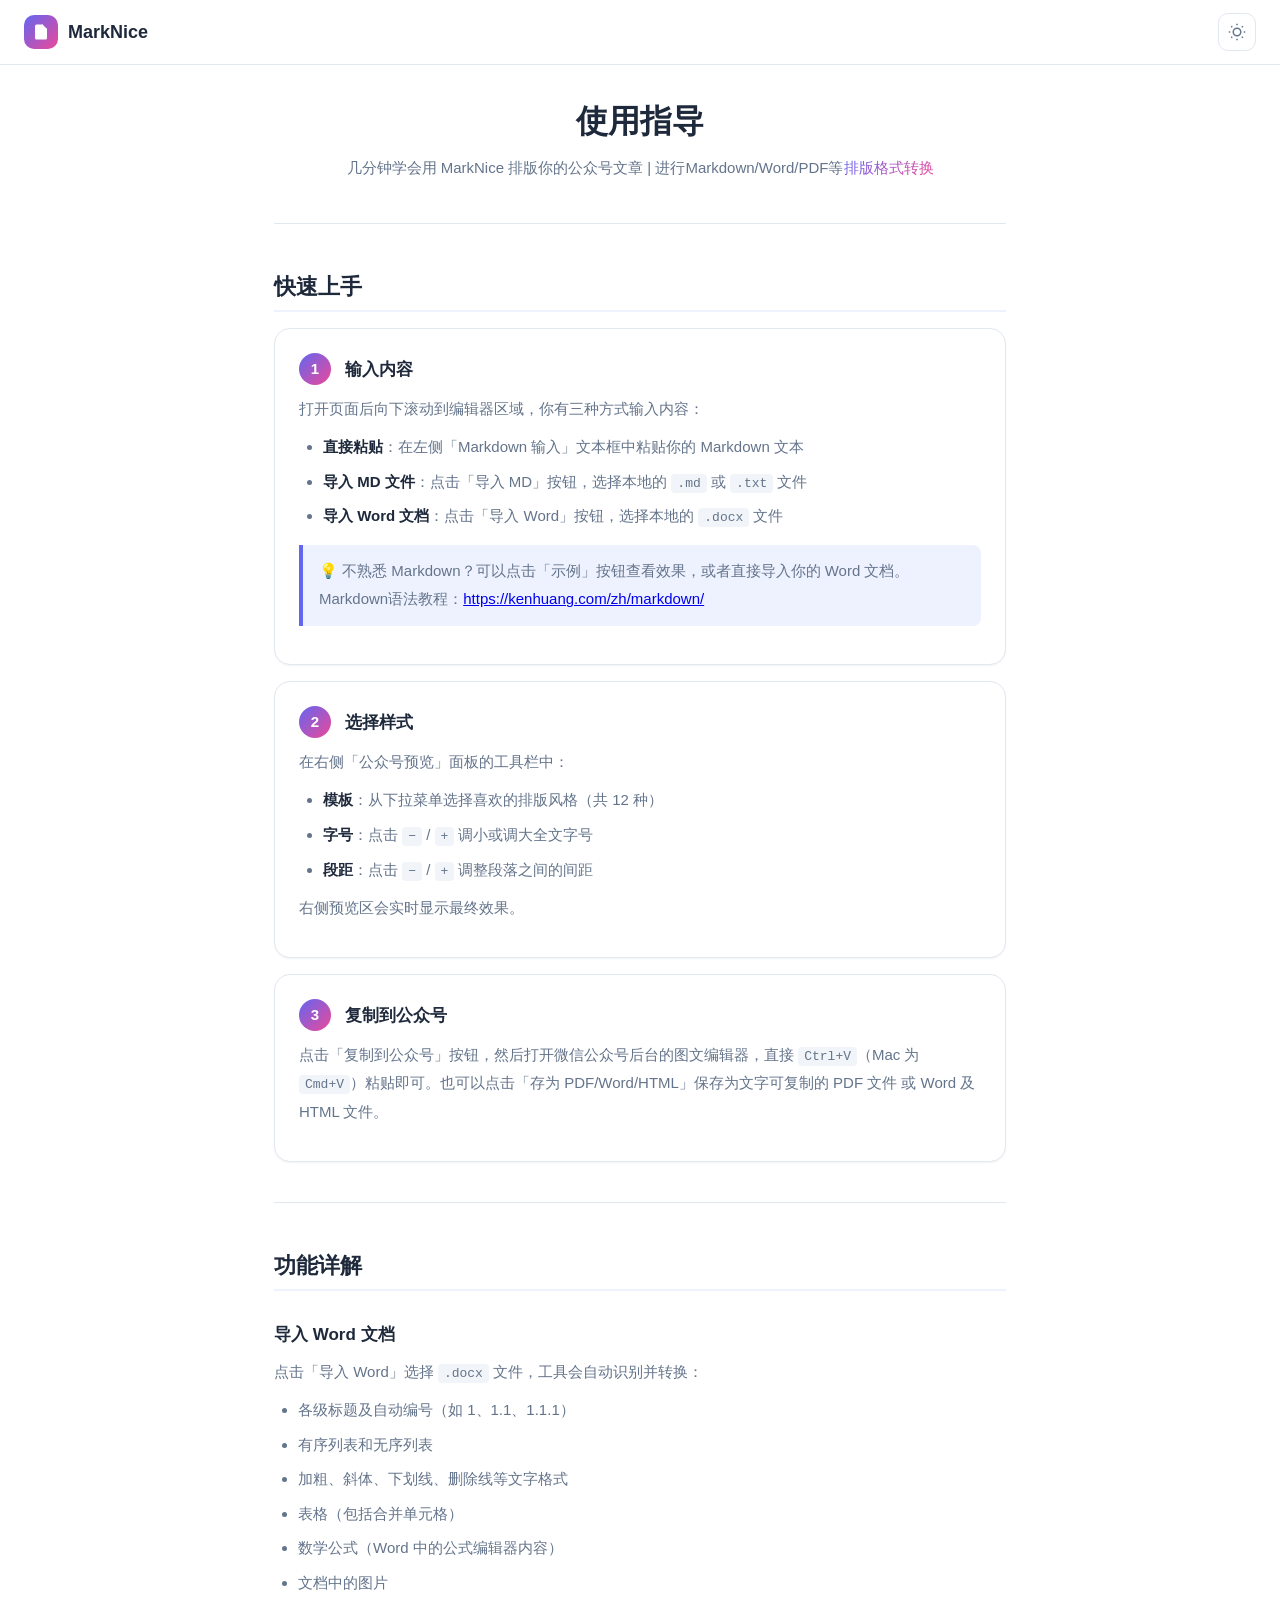
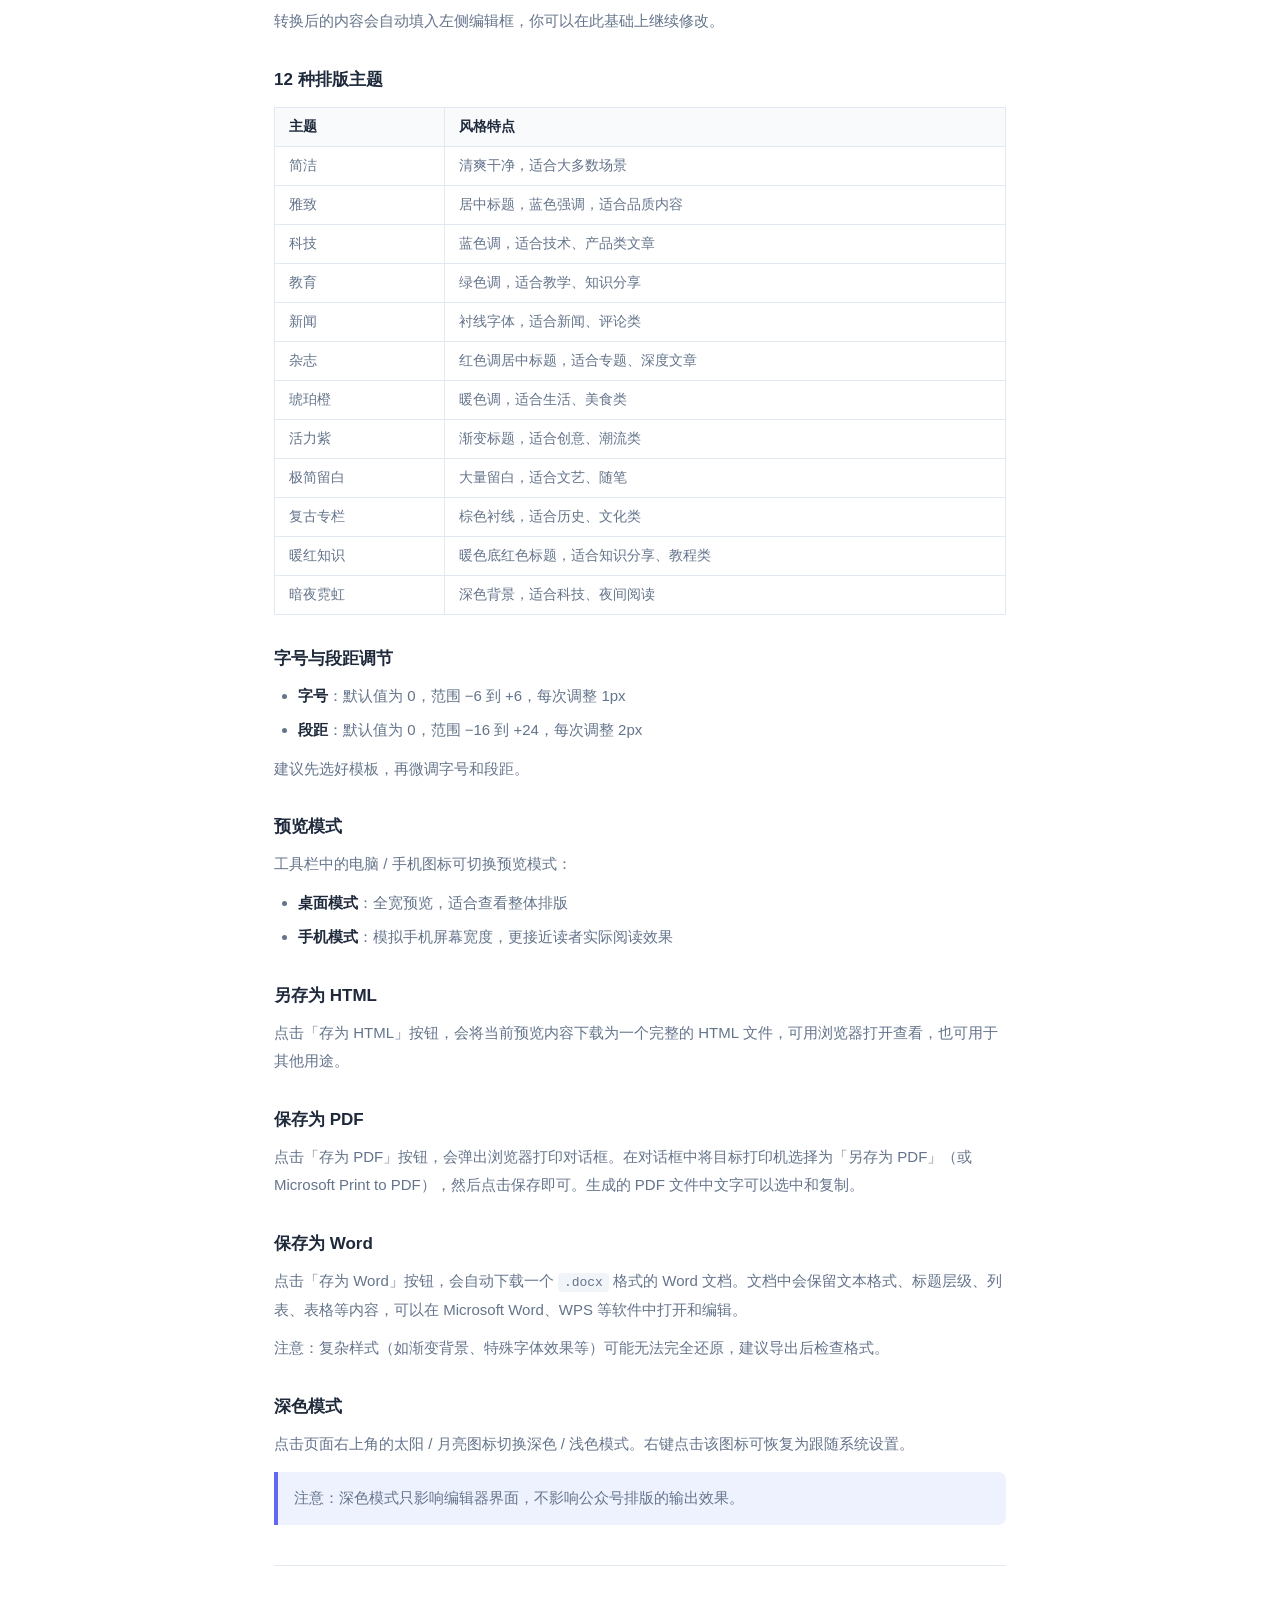
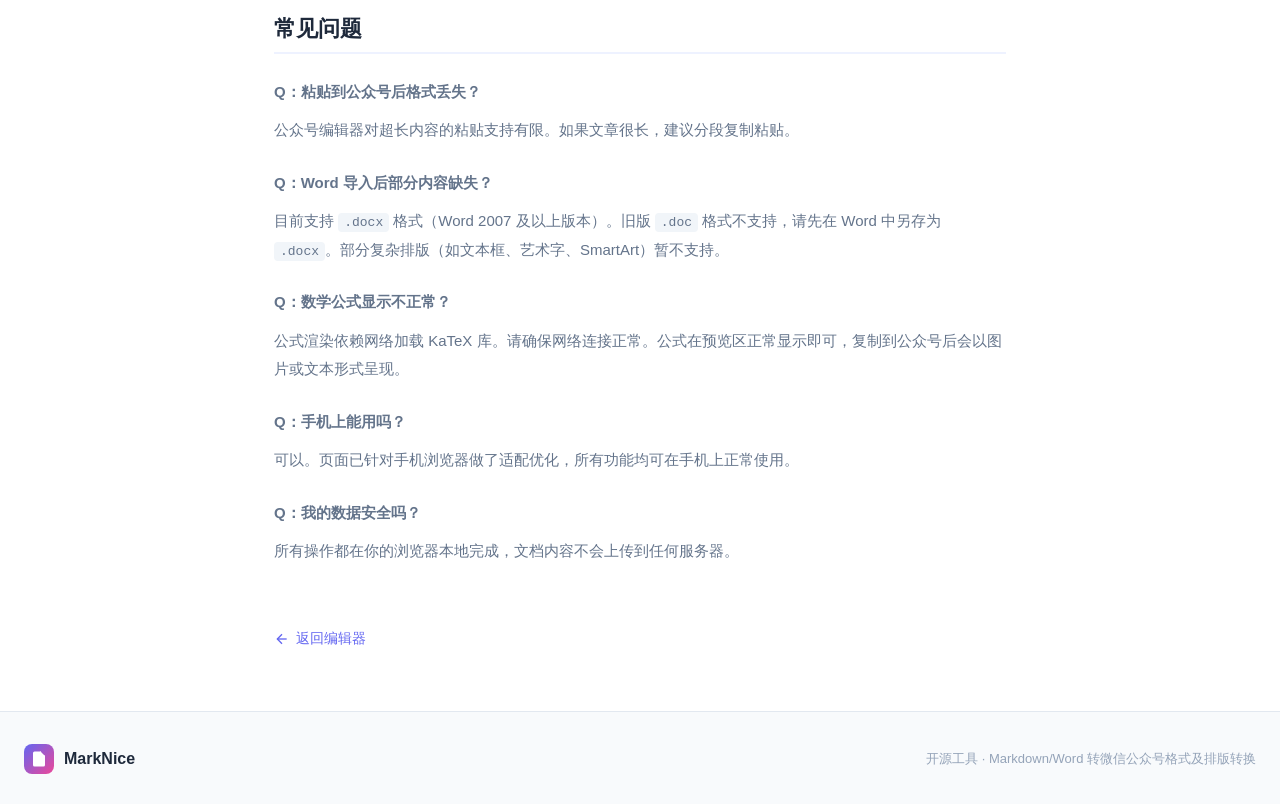
==== commit 176dc1dc: "SEO, a11y, performance optimizations and doc sync (12 themes)" ====
--- a/guide.html
+++ b/guide.html
@@ -217,7 +217,7 @@
         <span class="step-title">选择样式</span>
         <p>在右侧「公众号预览」面板的工具栏中：</p>
         <ul>
-          <li><strong>模板</strong>：从下拉菜单选择喜欢的排版风格（共 11 种）</li>
+          <li><strong>模板</strong>：从下拉菜单选择喜欢的排版风格（共 12 种）</li>
           <li><strong>字号</strong>：点击 <code>−</code> / <code>+</code> 调小或调大全文字号</li>
           <li><strong>段距</strong>：点击 <code>−</code> / <code>+</code> 调整段落之间的间距</li>
         </ul>
@@ -246,7 +246,7 @@
       </ul>
       <p>转换后的内容会自动填入左侧编辑框，你可以在此基础上继续修改。</p>
 
-      <h3>11 种排版主题</h3>
+      <h3>12 种排版主题</h3>
       <table class="guide-table">
         <thead>
           <tr><th>主题</th><th>风格特点</th></tr>
@@ -262,6 +262,7 @@
           <tr><td>活力紫</td><td>渐变标题，适合创意、潮流类</td></tr>
           <tr><td>极简留白</td><td>大量留白，适合文艺、随笔</td></tr>
           <tr><td>复古专栏</td><td>棕色衬线，适合历史、文化类</td></tr>
+          <tr><td>暖红知识</td><td>暖色底红色标题，适合知识分享、教程类</td></tr>
           <tr><td>暗夜霓虹</td><td>深色背景，适合科技、夜间阅读</td></tr>
         </tbody>
       </table>
--- a/src/styles.css
+++ b/src/styles.css
@@ -50,6 +50,50 @@
 
 html { scroll-behavior: smooth; }
 
+/* Respect user's motion preferences */
+@media (prefers-reduced-motion: reduce) {
+  html { scroll-behavior: auto; }
+  *, *::before, *::after {
+    animation-duration: 0.01ms !important;
+    animation-iteration-count: 1 !important;
+    transition-duration: 0.01ms !important;
+  }
+}
+
+/* Skip-to-content link for keyboard users */
+.skip-link {
+  position: absolute;
+  top: -40px;
+  left: 8px;
+  background: var(--accent);
+  color: #fff;
+  padding: 8px 16px;
+  border-radius: 6px;
+  text-decoration: none;
+  font-size: 14px;
+  font-weight: 500;
+  z-index: 1000;
+  transition: top 0.2s;
+}
+.skip-link:focus { top: 8px; }
+
+/* Visible keyboard focus styles */
+:focus-visible {
+  outline: 2px solid var(--accent);
+  outline-offset: 2px;
+  border-radius: 4px;
+}
+button:focus-visible,
+a:focus-visible,
+.toolbar-btn:focus-visible,
+.file-upload-btn:focus-visible,
+.font-size-btn:focus-visible,
+.mode-btn:focus-visible,
+.nav-btn:focus-visible {
+  outline: 2px solid var(--accent);
+  outline-offset: 2px;
+}
+
 body {
   font-family: 'Inter', -apple-system, BlinkMacSystemFont, 'Segoe UI', 'PingFang SC', 'Microsoft YaHei', sans-serif;
   color: var(--text);
